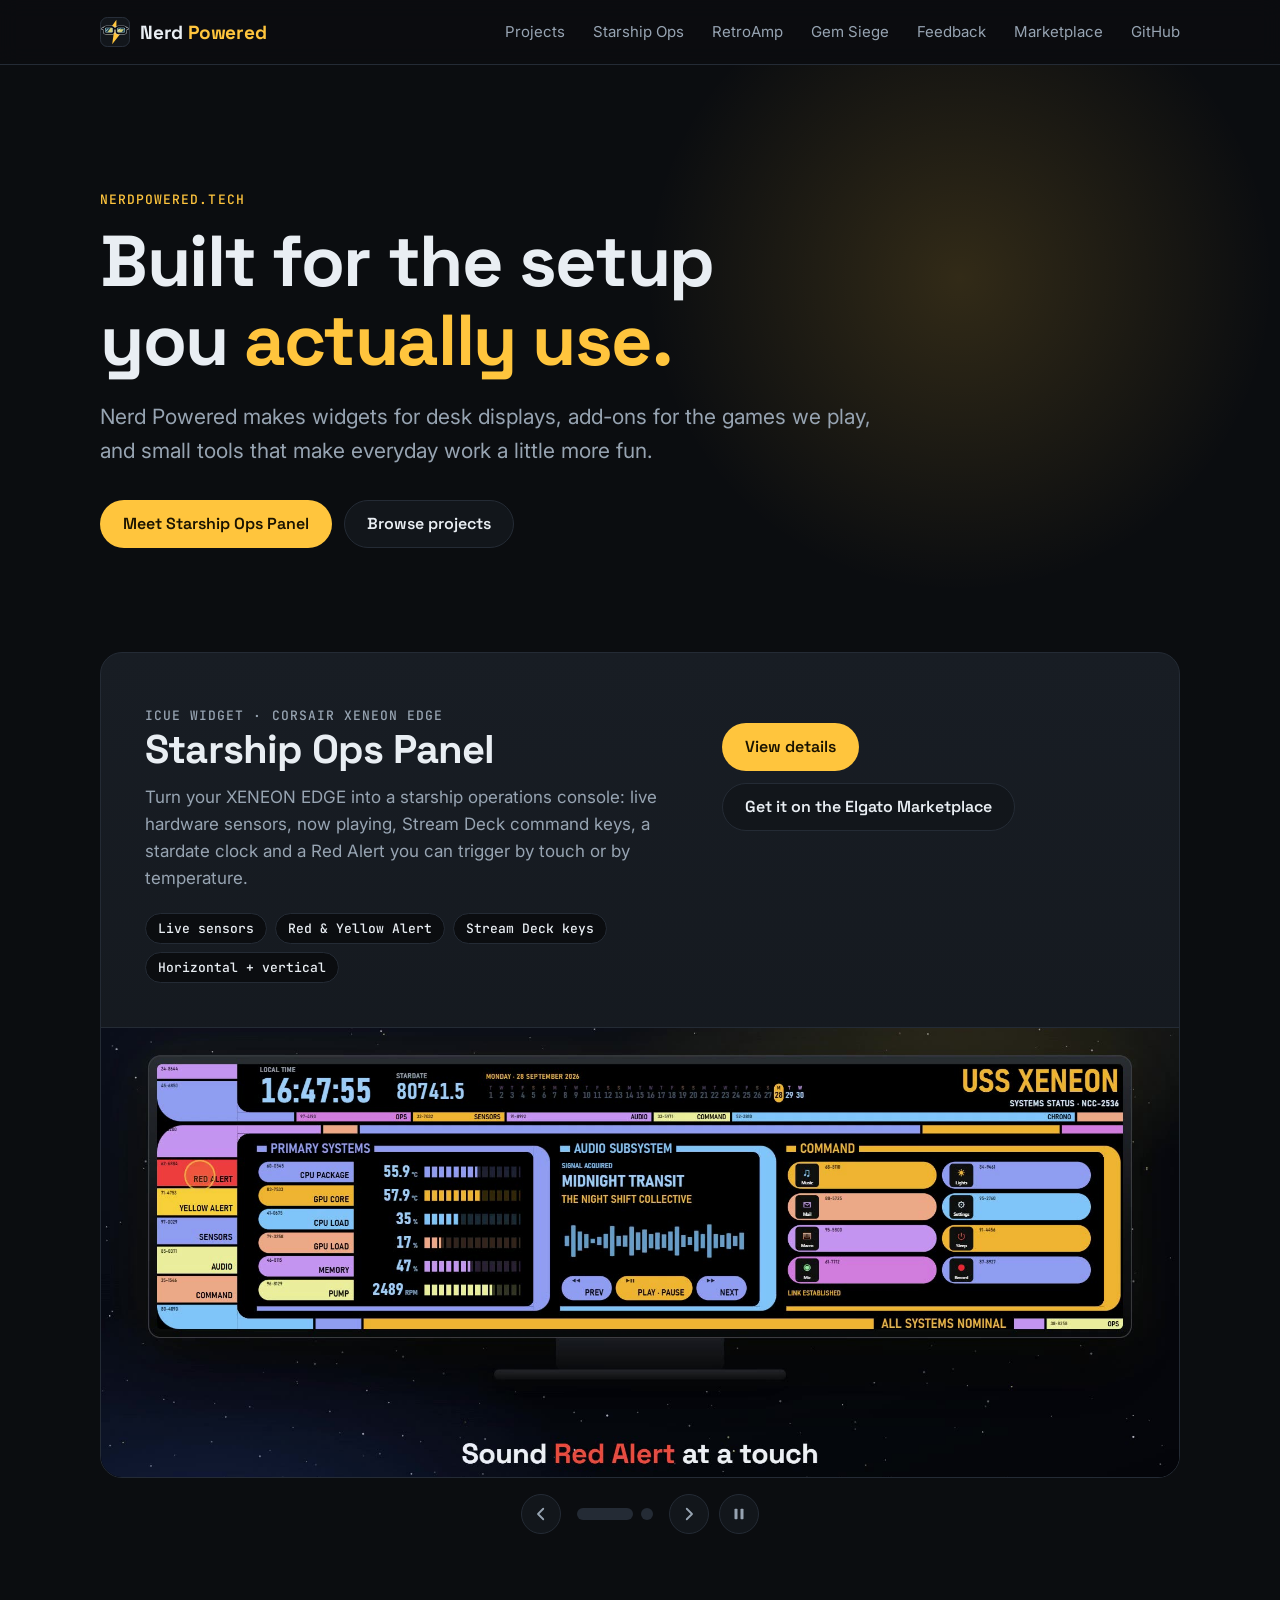
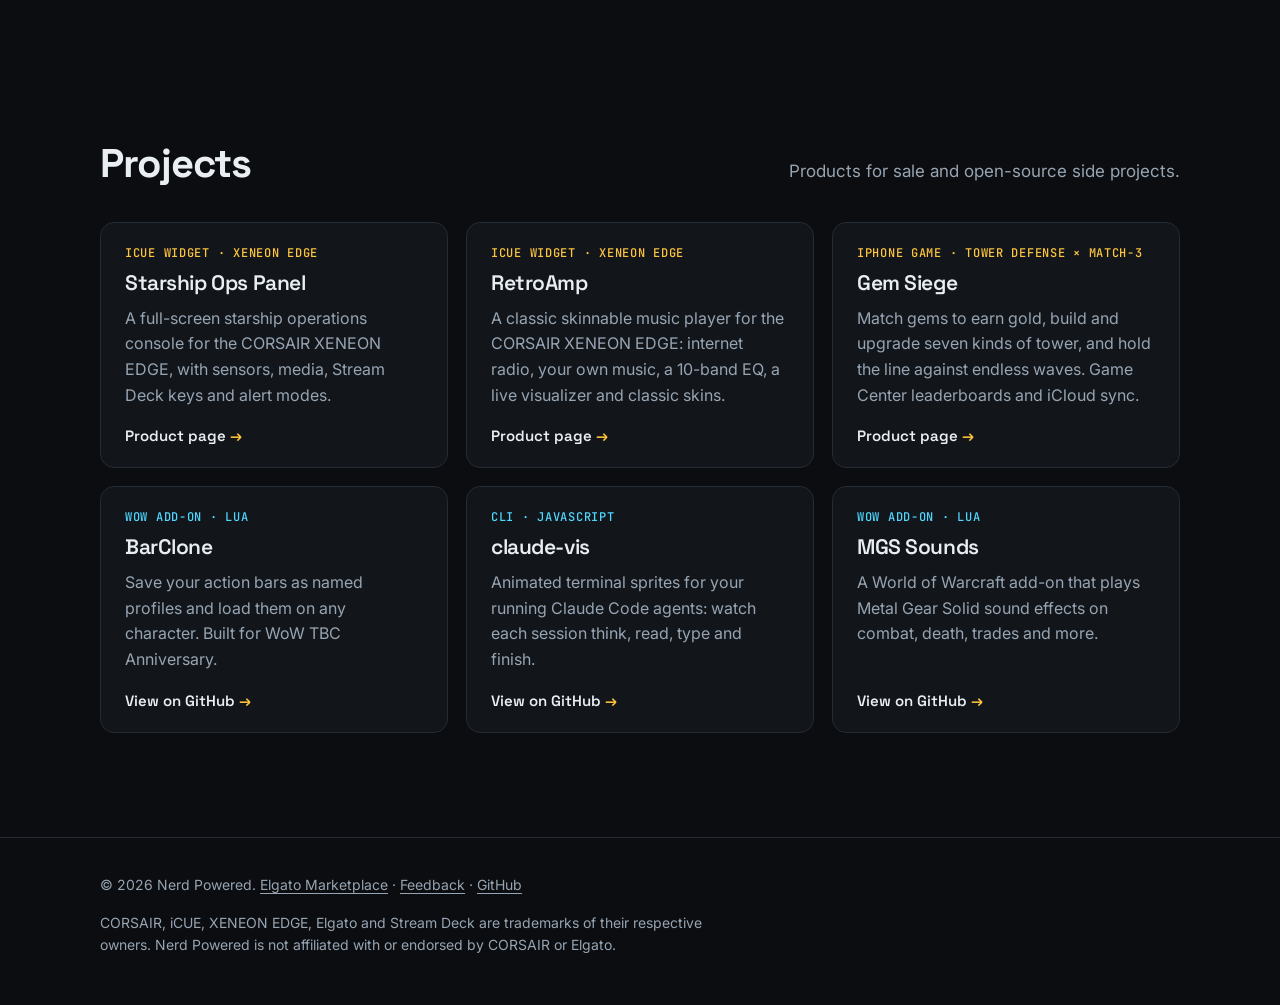
==== index.html @ f7d01580 "Add Gem Siege product, support and privacy policy pages Co-Authored-By: Claude Fable 5.1 <noreply@an" ====
<!doctype html>
<html lang="en">
<head>
	<meta charset="utf-8">
	<meta name="viewport" content="width=device-width, initial-scale=1">
	<title>Nerd Powered: widgets, add-ons and tools for your setup</title>
	<meta name="description" content="Nerd Powered builds desk-setup widgets, game add-ons and developer tools, including Starship Ops Panel and RetroAmp for the CORSAIR XENEON EDGE.">
	<link rel="canonical" href="https://nerdpowered.tech/">
	<link rel="icon" href="/assets/img/favicon.svg" type="image/svg+xml">
	<meta property="og:type" content="website">
	<meta property="og:site_name" content="Nerd Powered">
	<meta property="og:title" content="Nerd Powered">
	<meta property="og:description" content="Desk-setup widgets, game add-ons and developer tools.">
	<meta property="og:url" content="https://nerdpowered.tech/">
	<meta property="og:image" content="https://nerdpowered.tech/assets/img/og.png">
	<meta name="twitter:card" content="summary_large_image">
	<link rel="preconnect" href="https://fonts.googleapis.com">
	<link rel="preconnect" href="https://fonts.gstatic.com" crossorigin>
	<link href="https://fonts.googleapis.com/css2?family=Inter:wght@400;500;600&family=JetBrains+Mono:wght@500&family=Space+Grotesk:wght@500;600;700&display=swap" rel="stylesheet">
	<link rel="stylesheet" href="/assets/css/site.css?v=20261001c">
</head>
<body>
	<a class="skip-link" href="#main">Skip to content</a>

	<header class="site-header">
		<div class="wrap">
			<a class="brand" href="/" aria-label="Nerd Powered home">
				<img src="/assets/img/logo.svg" width="30" height="30" alt="">
				<span class="wordmark">Nerd <span>Powered</span></span>
			</a>
			<nav class="site-nav" aria-label="Main">
				<a class="nav-wide" href="#projects">Projects</a>
				<a href="/starship-ops/">Starship Ops</a>
				<a href="/retroamp/">RetroAmp</a>
				<a href="/gem-siege/">Gem Siege</a>
				<a class="nav-optional" href="/feedback/">Feedback</a>
				<a class="nav-optional" href="https://marketplace.elgato.com/@nerdpowered">Marketplace</a>
				<a class="nav-optional" href="https://github.com/turleynerd">GitHub</a>
			</nav>
		</div>
	</header>

	<main id="main">
		<section class="hero">
			<div class="wrap">
				<p class="eyebrow">nerdpowered.tech</p>
				<h1>Built for the setup<br>you <span class="accent">actually use.</span></h1>
				<p class="lede">Nerd Powered makes widgets for desk displays, add-ons for the games we play, and small tools that make everyday work a little more fun.</p>
				<div class="actions">
					<a class="btn btn-primary" href="/starship-ops/">Meet Starship Ops Panel</a>
					<a class="btn btn-ghost" href="#projects">Browse projects</a>
				</div>
			</div>
		</section>

		<section class="featured" aria-label="Featured widgets">
			<div class="wrap">
				<div class="carousel" id="featured-carousel" role="group" aria-roledescription="carousel" aria-label="Featured widgets">
					<div class="carousel-slides">
						<article class="feature-card slide is-active" role="group" aria-roledescription="slide" aria-label="1 of 2: Starship Ops Panel">
							<div class="copy">
								<div>
									<p class="eyebrow">iCUE widget · CORSAIR XENEON EDGE</p>
									<h2 id="featured-title">Starship Ops Panel</h2>
									<p>Turn your XENEON EDGE into a starship operations console: live hardware sensors, now playing, Stream Deck command keys, a stardate clock and a Red Alert you can trigger by touch or by temperature.</p>
									<ul class="chips" aria-label="Highlights">
										<li>Live sensors</li>
										<li>Red &amp; Yellow Alert</li>
										<li>Stream Deck keys</li>
										<li>Horizontal + vertical</li>
									</ul>
								</div>
								<div class="actions">
									<a class="btn btn-primary" href="/starship-ops/">View details</a>
									<a class="btn btn-ghost" href="https://marketplace.elgato.com/product/starship-ops-panel-eb4aa49d-fa7f-4e74-9cfb-0752255a216e">Get it on the Elgato Marketplace</a>
								</div>
							</div>
							<div class="shot">
								<video muted playsinline preload="none" width="1920" height="1080"
									poster="/assets/img/starship-ops/feature-poster.jpg"
									data-src="/assets/img/starship-ops/demo.mp4" data-start="8.4" data-end="17.3"
									aria-label="Starship Ops Panel demo: Red Alert by touch and by temperature."></video>
							</div>
						</article>
						<article class="feature-card slide theme-retroamp" role="group" aria-roledescription="slide" aria-label="2 of 2: RetroAmp" aria-hidden="true">
							<div class="copy">
								<div>
									<p class="eyebrow">iCUE widget · CORSAIR XENEON EDGE</p>
									<h2>RetroAmp</h2>
									<p>The classic desktop music player on your XENEON EDGE: internet radio, your own music, a real 10-band equalizer, a live visualizer and thousands of classic Winamp 2 skins.</p>
									<ul class="chips" aria-label="Highlights">
										<li>Internet radio</li>
										<li>Your own music</li>
										<li>10-band EQ</li>
										<li>Classic skins</li>
									</ul>
								</div>
								<div class="actions">
									<a class="btn btn-primary" href="/retroamp/">View details</a>
									<a class="btn btn-ghost" href="https://marketplace.elgato.com/product/retroamp-184c20a8-0c1a-46a4-996f-77e4d6547e45">Get it on the Elgato Marketplace</a>
								</div>
							</div>
							<div class="shot">
								<video muted playsinline preload="none" width="1920" height="1080"
									poster="/assets/img/retroamp/feature-poster.jpg"
									data-src="/assets/img/retroamp/demo.mp4" data-start="0.3" data-end="9"
									aria-label="RetroAmp demo: internet radio with a live visualizer and equalizer presets."></video>
							</div>
						</article>
					</div>
					<div class="carousel-controls">
						<button class="carousel-btn carousel-prev" type="button" aria-label="Previous widget"><svg viewBox="0 0 24 24" fill="none" stroke="currentColor" stroke-width="2.4" stroke-linecap="round" stroke-linejoin="round" aria-hidden="true"><path d="M15 5l-7 7 7 7"/></svg></button>
						<div class="carousel-dots">
							<button class="carousel-dot" type="button" aria-label="Show Starship Ops Panel" aria-current="true"></button>
							<button class="carousel-dot" type="button" aria-label="Show RetroAmp"></button>
						</div>
						<button class="carousel-btn carousel-next" type="button" aria-label="Next widget"><svg viewBox="0 0 24 24" fill="none" stroke="currentColor" stroke-width="2.4" stroke-linecap="round" stroke-linejoin="round" aria-hidden="true"><path d="M9 5l7 7-7 7"/></svg></button>
						<button class="carousel-btn carousel-toggle" type="button" aria-pressed="false" aria-label="Pause the slideshow"><svg class="icon-pause" viewBox="0 0 24 24" fill="currentColor" aria-hidden="true"><rect x="6" y="5" width="4" height="14" rx="1"/><rect x="14" y="5" width="4" height="14" rx="1"/></svg><svg class="icon-play" viewBox="0 0 24 24" fill="currentColor" aria-hidden="true"><path d="M8 5v14l11-7z"/></svg></button>
					</div>
				</div>
			</div>
		</section>

		<section id="projects" aria-labelledby="projects-title">
			<div class="wrap">
				<div class="section-head">
					<h2 id="projects-title">Projects</h2>
					<p>Products for sale and open-source side projects.</p>
				</div>
				<div class="grid">
					<a class="card product" href="/starship-ops/">
						<span class="tag">iCUE widget · XENEON EDGE</span>
						<h3>Starship Ops Panel</h3>
						<p>A full-screen starship operations console for the CORSAIR XENEON EDGE, with sensors, media, Stream Deck keys and alert modes.</p>
						<span class="more">Product page</span>
					</a>
					<a class="card product" href="/retroamp/">
						<span class="tag">iCUE widget · XENEON EDGE</span>
						<h3>RetroAmp</h3>
						<p>A classic skinnable music player for the CORSAIR XENEON EDGE: internet radio, your own music, a 10-band EQ, a live visualizer and classic skins.</p>
						<span class="more">Product page</span>
					</a>
					<a class="card product" href="/gem-siege/">
					<span class="tag">iPhone game · tower defense × match-3</span>
					<h3>Gem Siege</h3>
					<p>Match gems to earn gold, build and upgrade seven kinds of tower, and hold the line against endless waves. Game Center leaderboards and iCloud sync.</p>
					<span class="more">Product page</span>
				</a>
				<a class="card" href="https://github.com/turleynerd/BarClone">
						<span class="tag">WoW add-on · Lua</span>
						<h3>BarClone</h3>
						<p>Save your action bars as named profiles and load them on any character. Built for WoW TBC Anniversary.</p>
						<span class="more">View on GitHub</span>
					</a>
					<a class="card" href="https://github.com/turleynerd/claude-vis">
						<span class="tag">CLI · JavaScript</span>
						<h3>claude-vis</h3>
						<p>Animated terminal sprites for your running Claude Code agents: watch each session think, read, type and finish.</p>
						<span class="more">View on GitHub</span>
					</a>
					<a class="card" href="https://github.com/turleynerd/Metal-Gear-Solid-Sounds">
						<span class="tag">WoW add-on · Lua</span>
						<h3>MGS Sounds</h3>
						<p>A World of Warcraft add-on that plays Metal Gear Solid sound effects on combat, death, trades and more.</p>
						<span class="more">View on GitHub</span>
					</a>
				</div>
			</div>
		</section>
	</main>

	<footer class="site-footer">
		<div class="wrap">
			<p>© 2026 Nerd Powered. <a href="https://marketplace.elgato.com/@nerdpowered">Elgato Marketplace</a> · <a href="/feedback/">Feedback</a> · <a href="https://github.com/turleynerd">GitHub</a></p>
			<p>CORSAIR, iCUE, XENEON EDGE, Elgato and Stream Deck are trademarks of their respective owners. Nerd Powered is not affiliated with or endorsed by CORSAIR or Elgato.</p>
		</div>
	</footer>
	<script src="/assets/js/carousel.js?v=20261001a" defer></script>
</body>
</html>
---- assets/css/site.css ----
/* nerdpowered.tech — dark maker/tech theme */

:root {
	color-scheme: dark;

	--bg: #0b0d10;
	--surface: #12161b;
	--surface-2: #181d24;
	--border: #242b35;
	--text: #e9eef3;
	--muted: #97a4b2;
	--accent: #ffc53d;
	--accent-ink: #1a1300;
	--accent-2: #4fd8ff;
	--danger: #ff5a3c;

	--radius: 14px;
	--radius-lg: 22px;
	--max: 1160px;
	--gutter: clamp(16px, 4vw, 40px);

	--font-display: "Space Grotesk", system-ui, sans-serif;
	--font-body: "Inter", system-ui, sans-serif;
	--font-mono: "JetBrains Mono", ui-monospace, monospace;
}

*,
*::before,
*::after {
	box-sizing: border-box;
}

html {
	scroll-behavior: smooth;
}

body {
	margin: 0;
	background: var(--bg);
	color: var(--text);
	font: 400 17px/1.6 var(--font-body);
	-webkit-font-smoothing: antialiased;
}

img,
video {
	max-width: 100%;
	height: auto;
	display: block;
}

a {
	color: var(--accent-2);
	text-decoration-thickness: 1px;
	text-underline-offset: 3px;
}

a:hover {
	color: var(--text);
}

:focus-visible {
	outline: 2px solid var(--accent);
	outline-offset: 3px;
	border-radius: 6px;
}

.wrap {
	width: 100%;
	max-width: var(--max);
	margin: 0 auto;
	padding: 0 var(--gutter);
}

.skip-link {
	position: absolute;
	left: -999px;
	top: 8px;
	background: var(--accent);
	color: var(--accent-ink);
	padding: 8px 14px;
	border-radius: 8px;
	z-index: 10;
}

.skip-link:focus {
	left: 8px;
}

/* ---------- header ---------- */
.site-header {
	position: sticky;
	top: 0;
	z-index: 5;
	background: rgba(11, 13, 16, 0.82);
	backdrop-filter: blur(10px);
	-webkit-backdrop-filter: blur(10px);
	border-bottom: 1px solid var(--border);
}

.site-header .wrap {
	display: flex;
	align-items: center;
	justify-content: space-between;
	gap: 16px;
	min-height: 64px;
}

.brand {
	display: inline-flex;
	align-items: center;
	gap: 10px;
	color: var(--text);
	text-decoration: none;
	font: 700 19px/1 var(--font-display);
	letter-spacing: -0.01em;
}

.brand img {
	width: 30px;
	height: 30px;
	flex: none;
}

.brand .wordmark span {
	color: var(--accent);
}

.site-nav {
	display: flex;
	gap: clamp(12px, 3vw, 28px);
	font-size: 15px;
}

.site-nav a {
	color: var(--muted);
	text-decoration: none;
}

.site-nav a:hover,
.site-nav a[aria-current="page"] {
	color: var(--text);
}

@media (max-width: 560px) {
	.site-nav .nav-optional {
		display: none;
	}
}

/* Keep the header on one line on phones: labels never wrap, and the Projects link (the logo
   also goes home) drops out on the narrowest screens. */
.brand .wordmark,
.site-nav a {
	white-space: nowrap;
}

@media (max-width: 440px) {
	.site-nav .nav-wide {
		display: none;
	}
}

/* ---------- type ---------- */
h1,
h2,
h3 {
	font-family: var(--font-display);
	letter-spacing: -0.02em;
	line-height: 1.1;
	margin: 0;
}

h1 {
	font-size: clamp(38px, 6.4vw, 72px);
	font-weight: 700;
}

h2 {
	font-size: clamp(28px, 3.6vw, 40px);
	font-weight: 700;
}

h3 {
	font-size: 21px;
	font-weight: 600;
}

.eyebrow {
	display: inline-block;
	font: 500 13px/1 var(--font-mono);
	letter-spacing: 0.08em;
	text-transform: uppercase;
	color: var(--accent);
	margin: 0 0 16px;
}

.lede {
	font-size: clamp(18px, 2vw, 21px);
	color: var(--muted);
	max-width: 62ch;
	margin: 20px 0 0;
}

.accent {
	color: var(--accent);
}

/* ---------- buttons ---------- */
.actions {
	display: flex;
	flex-wrap: wrap;
	gap: 12px;
	margin-top: 32px;
}

.btn {
	display: inline-flex;
	align-items: center;
	gap: 10px;
	min-height: 48px;
	padding: 10px 22px;
	border-radius: 999px;
	font: 600 16px/1.25 var(--font-display);
	text-align: center;
	text-decoration: none;
	border: 1px solid transparent;
	transition: transform 0.15s ease, background 0.15s ease, border-color 0.15s ease;
}

.btn:hover {
	transform: translateY(-1px);
}

.btn-primary {
	background: var(--accent);
	color: var(--accent-ink);
}

.btn-primary:hover {
	color: var(--accent-ink);
	background: #ffd46a;
}

.btn-ghost {
	color: var(--text);
	border-color: var(--border);
	background: var(--surface);
}

.btn-ghost:hover {
	border-color: #3a4452;
	color: var(--text);
}

.btn[aria-disabled="true"] {
	background: var(--surface-2);
	color: var(--muted);
	border-color: var(--border);
	cursor: default;
	transform: none;
}

.btn svg {
	width: 18px;
	height: 18px;
	flex: none;
}

/* ---------- sections ---------- */
section {
	padding: clamp(56px, 9vw, 104px) 0;
}

.section-head {
	display: flex;
	flex-wrap: wrap;
	align-items: end;
	justify-content: space-between;
	gap: 12px 24px;
	margin-bottom: 36px;
}

.section-head p {
	color: var(--muted);
	margin: 0;
	max-width: 52ch;
}

/* ---------- hero ---------- */
.hero {
	position: relative;
	overflow: hidden;
	padding-top: clamp(64px, 10vw, 120px);
}

.hero::before {
	content: "";
	position: absolute;
	inset: -40% -10% auto auto;
	width: 70vw;
	height: 70vw;
	max-width: 900px;
	max-height: 900px;
	background: radial-gradient(closest-side, rgba(255, 197, 61, 0.16), transparent 70%);
	pointer-events: none;
}

.hero .wrap {
	position: relative;
}

/* ---------- featured product ---------- */
.featured {
	padding-top: 0;
}

.feature-card {
	background: linear-gradient(180deg, var(--surface-2), var(--surface));
	border: 1px solid var(--border);
	border-radius: var(--radius-lg);
	overflow: hidden;
}

.feature-card .copy {
	padding: clamp(24px, 4vw, 44px);
	display: grid;
	gap: 12px 40px;
	grid-template-columns: 1fr;
}

@media (min-width: 900px) {
	.feature-card .copy {
		grid-template-columns: 1.3fr 1fr;
		align-items: end;
	}
}

.feature-card p {
	color: var(--muted);
	margin: 12px 0 0;
}

.chips {
	display: flex;
	flex-wrap: wrap;
	gap: 8px;
	margin: 20px 0 0;
	padding: 0;
	list-style: none;
}

.chips li {
	font: 500 13px/1 var(--font-mono);
	color: var(--text);
	background: var(--bg);
	border: 1px solid var(--border);
	border-radius: 999px;
	padding: 8px 12px;
}

.shot {
	background: #000;
	border-top: 1px solid var(--border);
}

.shot img {
	width: 100%;
	height: auto;
}

.shot video {
	display: block;
	width: 100%;
	height: auto;
	background: #000;
}

/* ---------- featured carousel (assets/js/carousel.js) ---------- */
/* Slides share one grid cell and cross-fade; the tallest slide sets the height. */
.carousel-slides {
	display: grid;
}

/* Slides differ in text length: let the copy stretch so every video sits at the card bottom. */
.carousel .slide {
	display: flex;
	flex-direction: column;
	grid-area: 1 / 1;
	opacity: 0;
	visibility: hidden;
	transition: opacity 0.6s ease, visibility 0s linear 0.6s;
}

/* Every slide lays its header out the same way: text from the top-left, buttons level with the
   title, so nothing jumps when slides change. Spare height (shorter text) falls below the text. */
.carousel .slide .copy {
	flex: 1;
	align-content: start;
	align-items: start;
}

@media (min-width: 900px) {
	.carousel .slide .copy .actions {
		margin-top: 26px;
	}
}

/* One column (phones): buttons sit at the bottom of the text area on every slide. */
@media (max-width: 899px) {
	.carousel .slide .copy {
		grid-template-rows: 1fr auto;
	}
}

/* The demo videos are 16:9 scenes with a title header on top; the card already has the title, so
   show only the device and its caption (rows 200-1000 of 1080). */
.carousel .shot video {
	aspect-ratio: 1920 / 800;
	object-fit: cover;
	object-position: 50% 71.5%;
}

.carousel .slide.is-active {
	opacity: 1;
	visibility: visible;
	transition: opacity 0.6s ease;
}

.carousel-controls {
	display: flex;
	align-items: center;
	justify-content: center;
	gap: 10px;
	margin-top: 16px;
}

.carousel-btn {
	width: 40px;
	height: 40px;
	display: grid;
	place-items: center;
	border-radius: 999px;
	border: 1px solid var(--border);
	background: var(--surface);
	color: var(--muted);
	cursor: pointer;
	transition: color 0.15s ease, border-color 0.15s ease;
}

.carousel-btn:hover {
	color: var(--text);
	border-color: #3a4452;
}

.carousel-btn svg {
	width: 18px;
	height: 18px;
}

.carousel-toggle .icon-play,
.carousel-toggle.is-paused .icon-pause {
	display: none;
}

.carousel-toggle.is-paused .icon-play {
	display: block;
}

.carousel-dots {
	display: flex;
	align-items: center;
	gap: 8px;
	padding: 0 6px;
}

/* Dots: the current one is a pill that fills as its clip plays (--p from carousel.js). */
.carousel-dot {
	--p: 0;
	position: relative;
	width: 12px;
	height: 12px;
	padding: 0;
	border: 0;
	border-radius: 999px;
	background: var(--border);
	cursor: pointer;
	overflow: hidden;
	transition: width 0.3s ease, background 0.15s ease;
}

.carousel-dot:hover {
	background: #3a4452;
}

.carousel-dot[aria-current="true"] {
	width: 56px;
}

.carousel-dot[aria-current="true"]::after {
	content: "";
	position: absolute;
	inset: 0;
	background: var(--accent);
	transform-origin: left center;
	transform: scaleX(var(--p));
}

.carousel-btn:focus-visible,
.carousel-dot:focus-visible {
	outline: 2px solid var(--accent);
	outline-offset: 3px;
}

@media (prefers-reduced-motion: reduce) {
	.carousel .slide,
	.carousel .slide.is-active {
		transition: none;
	}
}

/* ---------- project grid ---------- */
.grid {
	display: grid;
	gap: 18px;
	grid-template-columns: repeat(auto-fill, minmax(min(100%, 320px), 1fr));
}

.card {
	display: flex;
	flex-direction: column;
	gap: 12px;
	background: var(--surface);
	border: 1px solid var(--border);
	border-radius: var(--radius);
	padding: 24px;
	color: var(--text);
	text-decoration: none;
	transition: border-color 0.15s ease, transform 0.15s ease;
}

a.card:hover {
	border-color: #3a4452;
	transform: translateY(-2px);
	color: var(--text);
}

.card .tag {
	font: 500 12px/1 var(--font-mono);
	letter-spacing: 0.06em;
	text-transform: uppercase;
	color: var(--accent-2);
}

.card.product .tag {
	color: var(--accent);
}

.card p {
	margin: 0;
	color: var(--muted);
	font-size: 16px;
}

.card .more {
	margin-top: auto;
	padding-top: 8px;
	font: 600 15px/1 var(--font-display);
	color: var(--text);
}

.card .more::after {
	content: " →";
	color: var(--accent);
}

/* ---------- product page ---------- */
.product-hero {
	padding-bottom: 40px;
}

.product-hero .meta {
	margin: 16px 0 0;
	color: var(--muted);
	font-size: 15px;
}

.frame video {
	display: block;
	width: 100%;
	height: auto;
}

.shots {
	display: grid;
	gap: 18px;
	grid-template-columns: repeat(auto-fill, minmax(min(100%, 480px), 1fr));
}

.shots .frame {
	margin: 0;
}

/* an odd image out spans the full row */
.shots .frame:last-child:nth-child(odd) {
	grid-column: 1 / -1;
}

.frame {
	border: 1px solid var(--border);
	border-radius: var(--radius-lg);
	overflow: hidden;
	background: #000;
}

.features {
	display: grid;
	gap: 18px;
	grid-template-columns: repeat(auto-fill, minmax(min(100%, 300px), 1fr));
}

.feature {
	background: var(--surface);
	border: 1px solid var(--border);
	border-radius: var(--radius);
	padding: 24px;
}

.feature .icon {
	width: 40px;
	height: 40px;
	border-radius: 10px;
	display: grid;
	place-items: center;
	background: rgba(255, 197, 61, 0.12);
	color: var(--accent);
	margin-bottom: 14px;
}

.feature .icon svg {
	width: 22px;
	height: 22px;
}

.feature.alert .icon {
	background: rgba(255, 90, 60, 0.14);
	color: var(--danger);
}

.feature p {
	margin: 8px 0 0;
	color: var(--muted);
	font-size: 16px;
}

.gallery {
	display: grid;
	gap: 18px;
	grid-template-columns: 1fr;
}

@media (min-width: 900px) {
	.gallery {
		grid-template-columns: 1fr 220px;
		align-items: start;
	}

	.gallery .wide {
		display: grid;
		gap: 18px;
	}
}

figure {
	margin: 0;
}

figcaption {
	margin-top: 10px;
	color: var(--muted);
	font-size: 14px;
}

.gallery .tall img {
	max-height: 760px;
	width: auto;
	margin: 0 auto;
}

.specs {
	display: grid;
	gap: 18px 48px;
	grid-template-columns: 1fr;
}

@media (min-width: 900px) {
	.specs {
		grid-template-columns: 1fr 1fr;
	}
}

.specs ul {
	margin: 16px 0 0;
	padding-left: 20px;
	color: var(--muted);
}

.specs li + li {
	margin-top: 8px;
}

.specs strong {
	color: var(--text);
	font-weight: 600;
}

.cta-band {
	background: var(--surface);
	border: 1px solid var(--border);
	border-radius: var(--radius-lg);
	padding: clamp(28px, 5vw, 56px);
	text-align: center;
}

.cta-band .actions {
	justify-content: center;
}

/* ---------- feedback (giscus) ---------- */
.comments {
	max-width: 860px;
	min-height: 320px;
}

.hero .meta {
	margin: 18px 0 0;
	color: var(--muted);
	font-size: 15px;
}

.feedback-thread {
	padding-top: 0;
}

/* private feedback form (Google Forms backend) */
.private-form {
	max-width: 860px;
	background: var(--surface);
	border: 1px solid var(--border);
	border-radius: var(--radius);
	padding: clamp(20px, 3vw, 32px);
	display: grid;
	gap: 16px;
}

.private-form h3,
.comments-title {
	font-size: 22px;
}

.form-note {
	margin: -8px 0 0;
	color: var(--muted);
	font-size: 15px;
}

.comments-title {
	margin: 48px 0 16px;
}

.comments-title + .form-note {
	margin: -8px 0 16px;
}

.field {
	display: grid;
	gap: 8px;
	font: 500 15px/1.3 var(--font-body);
	color: var(--text);
}

.field-label em {
	font-style: normal;
	color: var(--muted);
	font-weight: 400;
}

.field input,
.field textarea {
	width: 100%;
	font: 400 16px/1.5 var(--font-body);
	color: var(--text);
	background: var(--bg);
	border: 1px solid var(--border);
	border-radius: 10px;
	padding: 12px 14px;
	resize: vertical;
}

.field input:focus,
.field textarea:focus {
	outline: 2px solid var(--accent);
	outline-offset: 1px;
	border-color: transparent;
}

.form-row {
	display: grid;
	gap: 16px;
	grid-template-columns: 1fr;
}

@media (min-width: 700px) {
	.form-row {
		grid-template-columns: 1fr 1fr;
	}
}

.hp {
	position: absolute;
	left: -9999px;
	width: 1px;
	height: 1px;
	overflow: hidden;
}

.form-actions {
	display: flex;
	flex-wrap: wrap;
	align-items: center;
	gap: 12px 20px;
}

.form-actions .btn {
	border: 0;
	cursor: pointer;
}

.form-actions .btn:disabled {
	opacity: 0.6;
	cursor: default;
	transform: none;
}

.form-status {
	margin: 0;
	font-size: 15px;
	color: var(--muted);
}

.form-status.ok {
	color: #7ee2a0;
}

.form-status.error {
	color: var(--danger);
}

/* ---------- footer ---------- */
.site-footer {
	border-top: 1px solid var(--border);
	padding: 36px 0 48px;
	color: var(--muted);
	font-size: 14px;
}

.site-footer .wrap {
	display: flex;
	flex-wrap: wrap;
	justify-content: space-between;
	gap: 16px 32px;
}

.site-footer p {
	margin: 0;
	max-width: 70ch;
}

.site-footer a {
	color: var(--muted);
}

/* Product theme: RetroAmp (teal / amber). Applied to <main> so the header and footer keep the brand yellow. */
.theme-retroamp {
	--accent: #3ce8d0;
	--accent-ink: #04201c;
	--accent-2: #ffb347;
}

.theme-retroamp .btn-primary:hover {
	background: #7af0e0;
}

.theme-retroamp .feature .icon {
	background: rgba(60, 232, 208, 0.12);
}

@media (prefers-reduced-motion: reduce) {
	html {
		scroll-behavior: auto;
	}

	.btn,
	.card {
		transition: none;
	}
}

/* Product theme: Gem Siege (magenta / gold). Applied to <main> so the header and footer keep the brand yellow. */
.theme-gemsiege {
	--accent: #ff5fd2;
	--accent-ink: #2a0522;
	--accent-2: #ffd34d;
}

.theme-gemsiege .btn-primary:hover {
	background: #ff8ee0;
}

.theme-gemsiege .feature .icon {
	background: rgba(255, 95, 210, 0.12);
}

.theme-gemsiege .legal {
	max-width: 48rem;
}

.theme-gemsiege .legal h2 {
	margin-top: 2.2rem;
	font-size: 1.35rem;
}

.theme-gemsiege .legal p,
.theme-gemsiege .legal li {
	color: var(--muted);
	line-height: 1.6;
}

.theme-gemsiege .legal li strong,
.theme-gemsiege .legal p strong {
	color: var(--text);
}
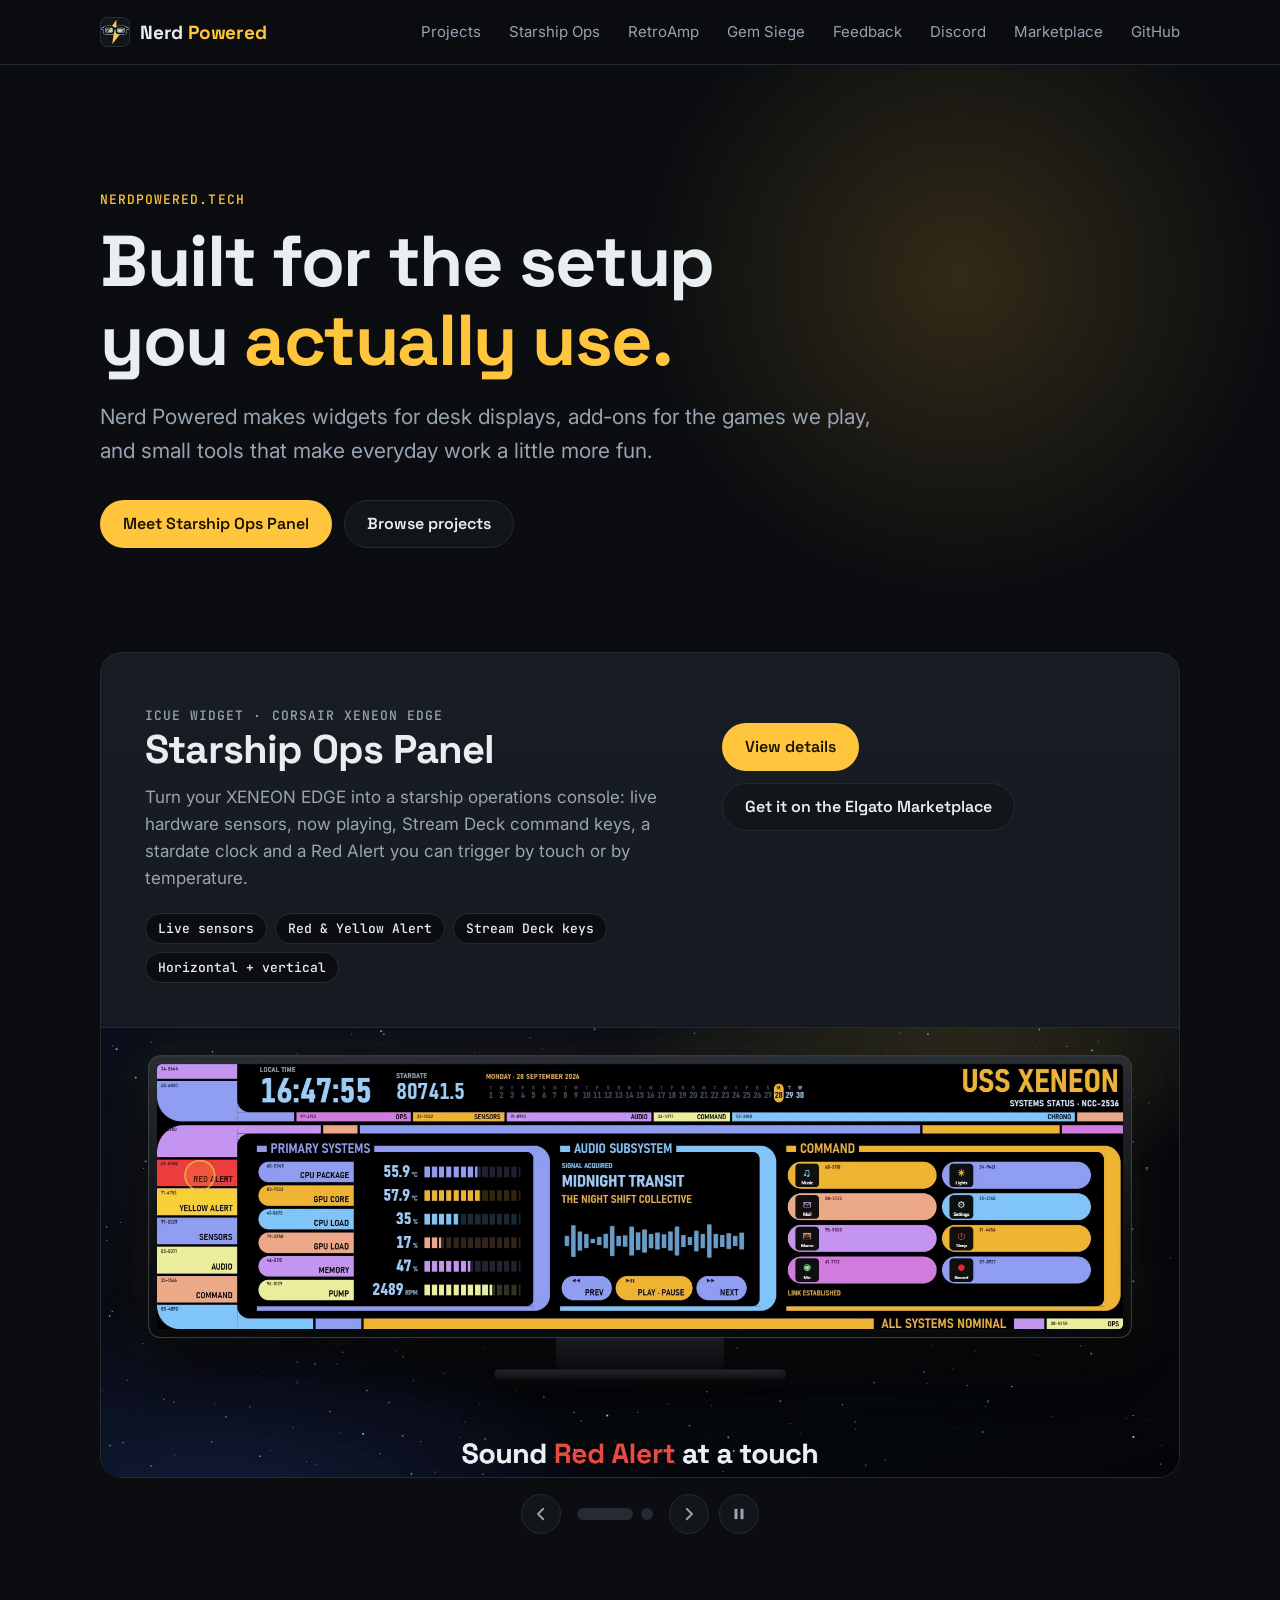
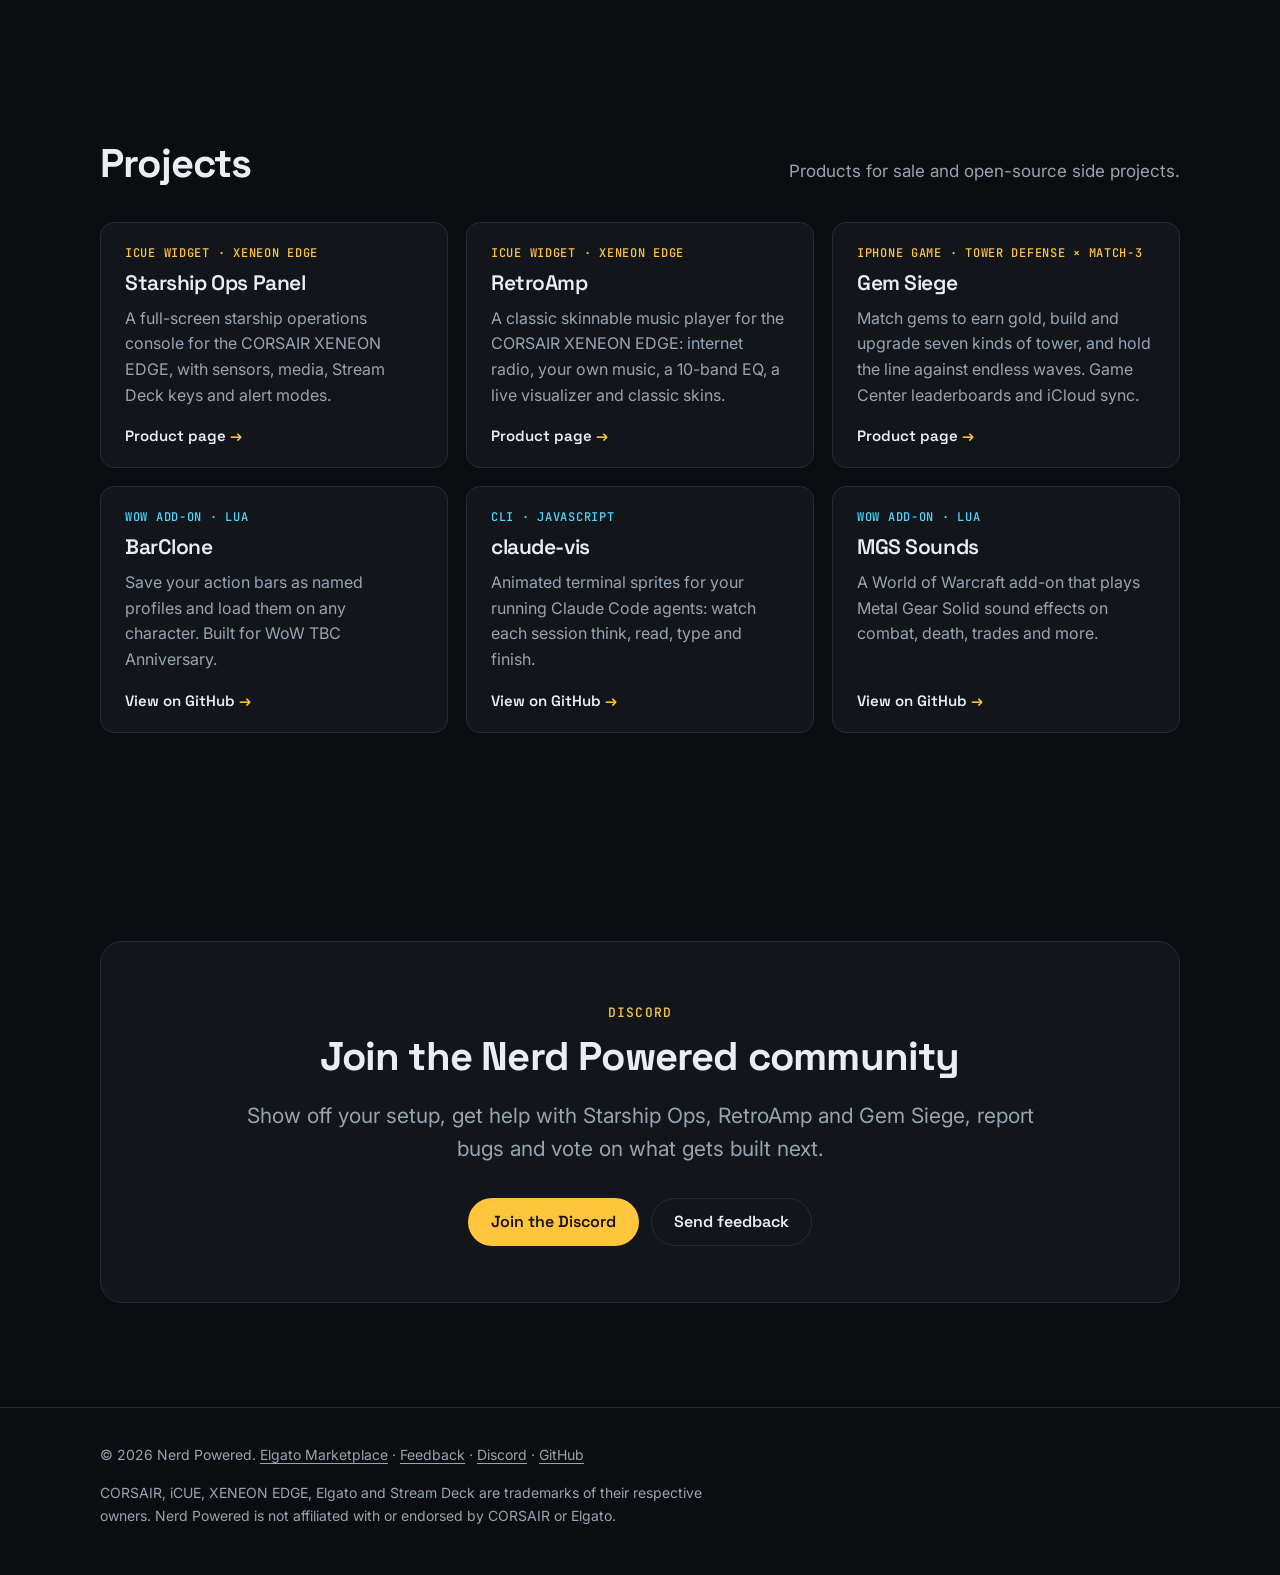
==== commit 6dae09b5: "Link the Discord community server across the site Add a permanent discord.gg invite to the header na" ====
--- a/index.html
+++ b/index.html
@@ -17,7 +17,7 @@
 	<link rel="preconnect" href="https://fonts.googleapis.com">
 	<link rel="preconnect" href="https://fonts.gstatic.com" crossorigin>
 	<link href="https://fonts.googleapis.com/css2?family=Inter:wght@400;500;600&family=JetBrains+Mono:wght@500&family=Space+Grotesk:wght@500;600;700&display=swap" rel="stylesheet">
-	<link rel="stylesheet" href="/assets/css/site.css?v=20261001c">
+	<link rel="stylesheet" href="/assets/css/site.css?v=20261008a">
 </head>
 <body>
 	<a class="skip-link" href="#main">Skip to content</a>
@@ -34,8 +34,9 @@
 				<a href="/retroamp/">RetroAmp</a>
 				<a href="/gem-siege/">Gem Siege</a>
 				<a class="nav-optional" href="/feedback/">Feedback</a>
-				<a class="nav-optional" href="https://marketplace.elgato.com/@nerdpowered">Marketplace</a>
-				<a class="nav-optional" href="https://github.com/turleynerd">GitHub</a>
+				<a class="nav-discord" href="https://discord.gg/NjRN9gG9D">Discord</a>
+				<a class="nav-ext" href="https://marketplace.elgato.com/@nerdpowered">Marketplace</a>
+				<a class="nav-ext" href="https://github.com/turleynerd">GitHub</a>
 			</nav>
 		</div>
 	</header>
@@ -167,11 +168,24 @@
 				</div>
 			</div>
 		</section>
+		<section id="community" aria-labelledby="community-title">
+			<div class="wrap">
+				<div class="cta-band">
+					<p class="eyebrow">Discord</p>
+					<h2 id="community-title">Join the Nerd Powered community</h2>
+					<p class="lede" style="margin-left:auto;margin-right:auto">Show off your setup, get help with Starship Ops, RetroAmp and Gem Siege, report bugs and vote on what gets built next.</p>
+					<div class="actions">
+						<a class="btn btn-primary" href="https://discord.gg/NjRN9gG9D">Join the Discord</a>
+						<a class="btn btn-ghost" href="/feedback/">Send feedback</a>
+					</div>
+				</div>
+			</div>
+		</section>
 	</main>
 
 	<footer class="site-footer">
 		<div class="wrap">
-			<p>© 2026 Nerd Powered. <a href="https://marketplace.elgato.com/@nerdpowered">Elgato Marketplace</a> · <a href="/feedback/">Feedback</a> · <a href="https://github.com/turleynerd">GitHub</a></p>
+			<p>© 2026 Nerd Powered. <a href="https://marketplace.elgato.com/@nerdpowered">Elgato Marketplace</a> · <a href="/feedback/">Feedback</a> · <a href="https://discord.gg/NjRN9gG9D">Discord</a> · <a href="https://github.com/turleynerd">GitHub</a></p>
 			<p>CORSAIR, iCUE, XENEON EDGE, Elgato and Stream Deck are trademarks of their respective owners. Nerd Powered is not affiliated with or endorsed by CORSAIR or Elgato.</p>
 		</div>
 	</footer>
--- a/assets/css/site.css
+++ b/assets/css/site.css
@@ -142,23 +142,48 @@
 	color: var(--text);
 }
 
-@media (max-width: 560px) {
+/* Keep the header on one line at every width: links drop out in order of priority as the
+   screen narrows (all of them are also in the footer), then the wordmark leaves the logo. */
+@media (max-width: 1040px) {
+	.site-nav .nav-ext {
+		display: none;
+	}
+}
+
+@media (max-width: 820px) {
 	.site-nav .nav-optional {
 		display: none;
 	}
 }
 
-/* Keep the header on one line on phones: labels never wrap, and the Projects link (the logo
-   also goes home) drops out on the narrowest screens. */
+@media (max-width: 700px) {
+	.site-nav .nav-discord {
+		display: none;
+	}
+}
+
+@media (max-width: 600px) {
+	.site-nav .nav-wide {
+		display: none;
+	}
+}
+
+@media (max-width: 500px) {
+	.brand .wordmark {
+		display: none;
+	}
+}
+
+@media (max-width: 360px) {
+	.site-nav {
+		font-size: 14px;
+	}
+}
+
+/* Labels in the header never wrap. */
 .brand .wordmark,
 .site-nav a {
 	white-space: nowrap;
-}
-
-@media (max-width: 440px) {
-	.site-nav .nav-wide {
-		display: none;
-	}
 }
 
 /* ---------- type ---------- */
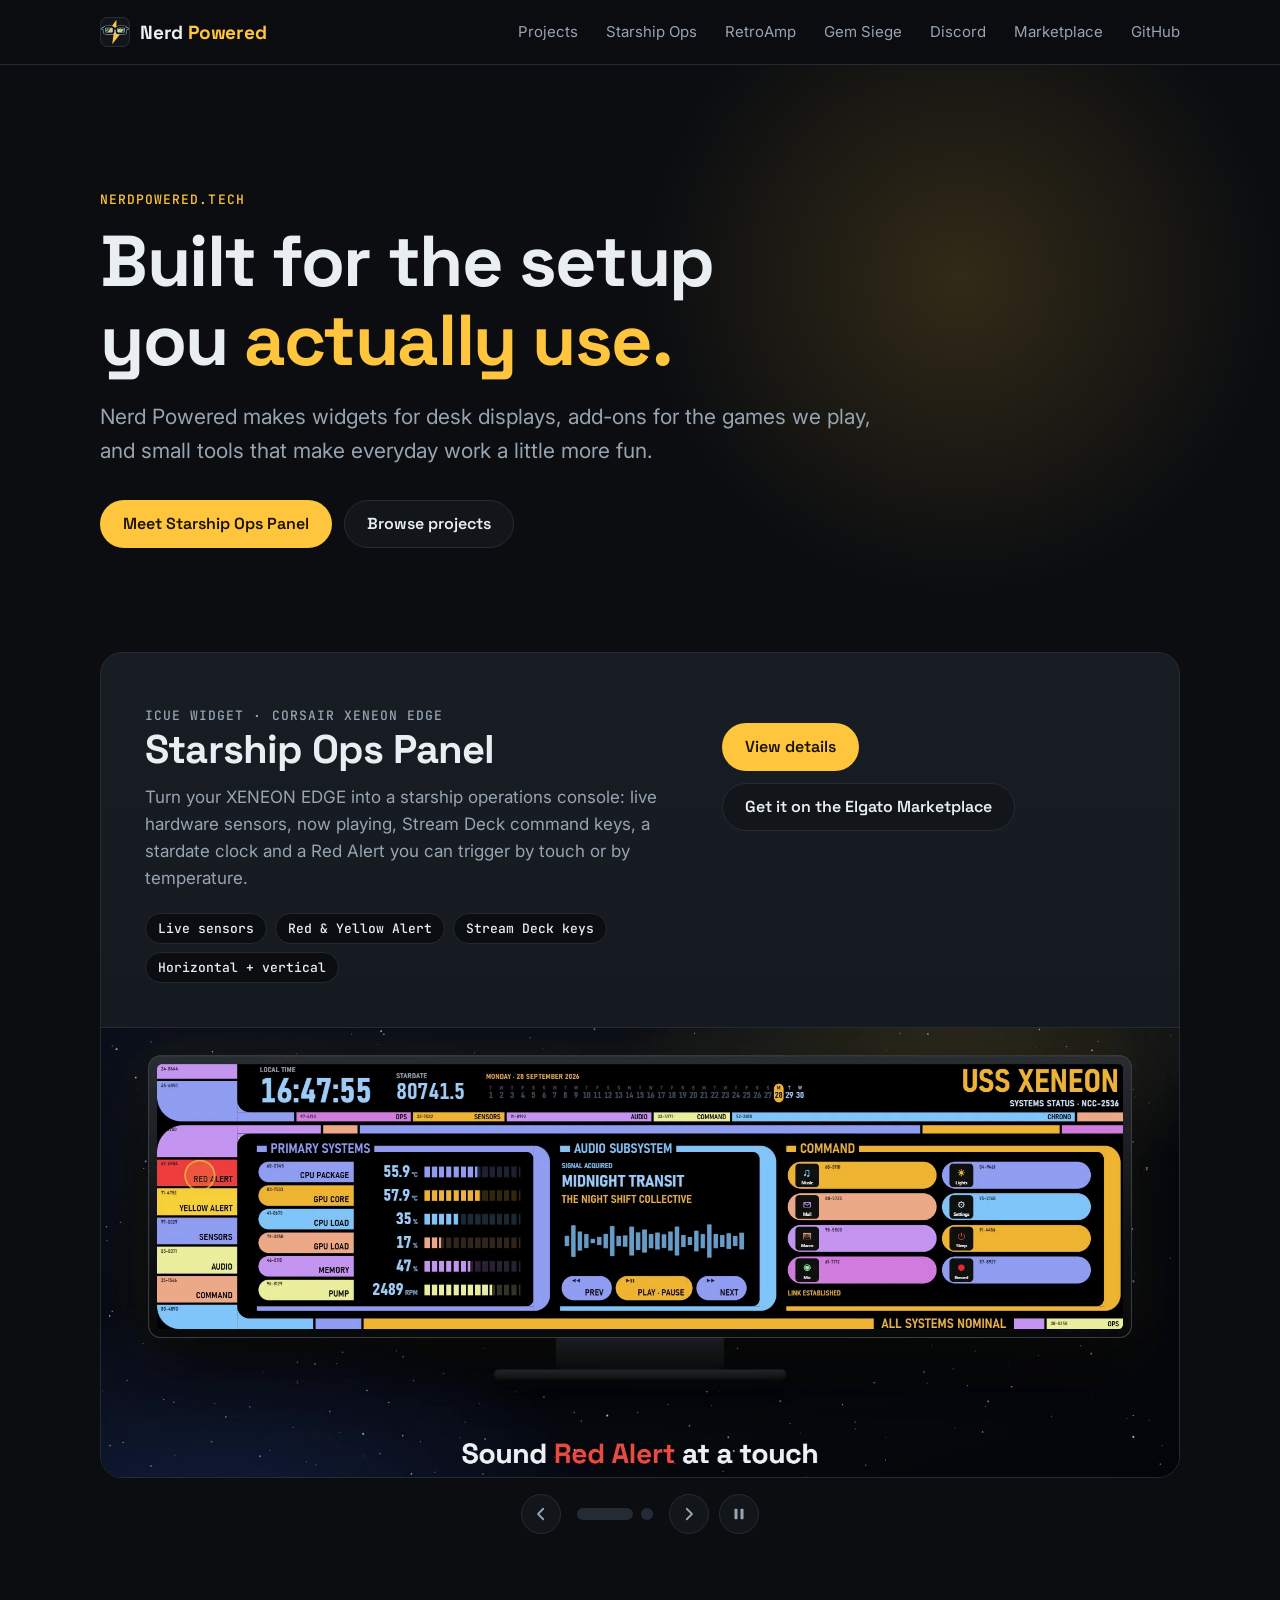
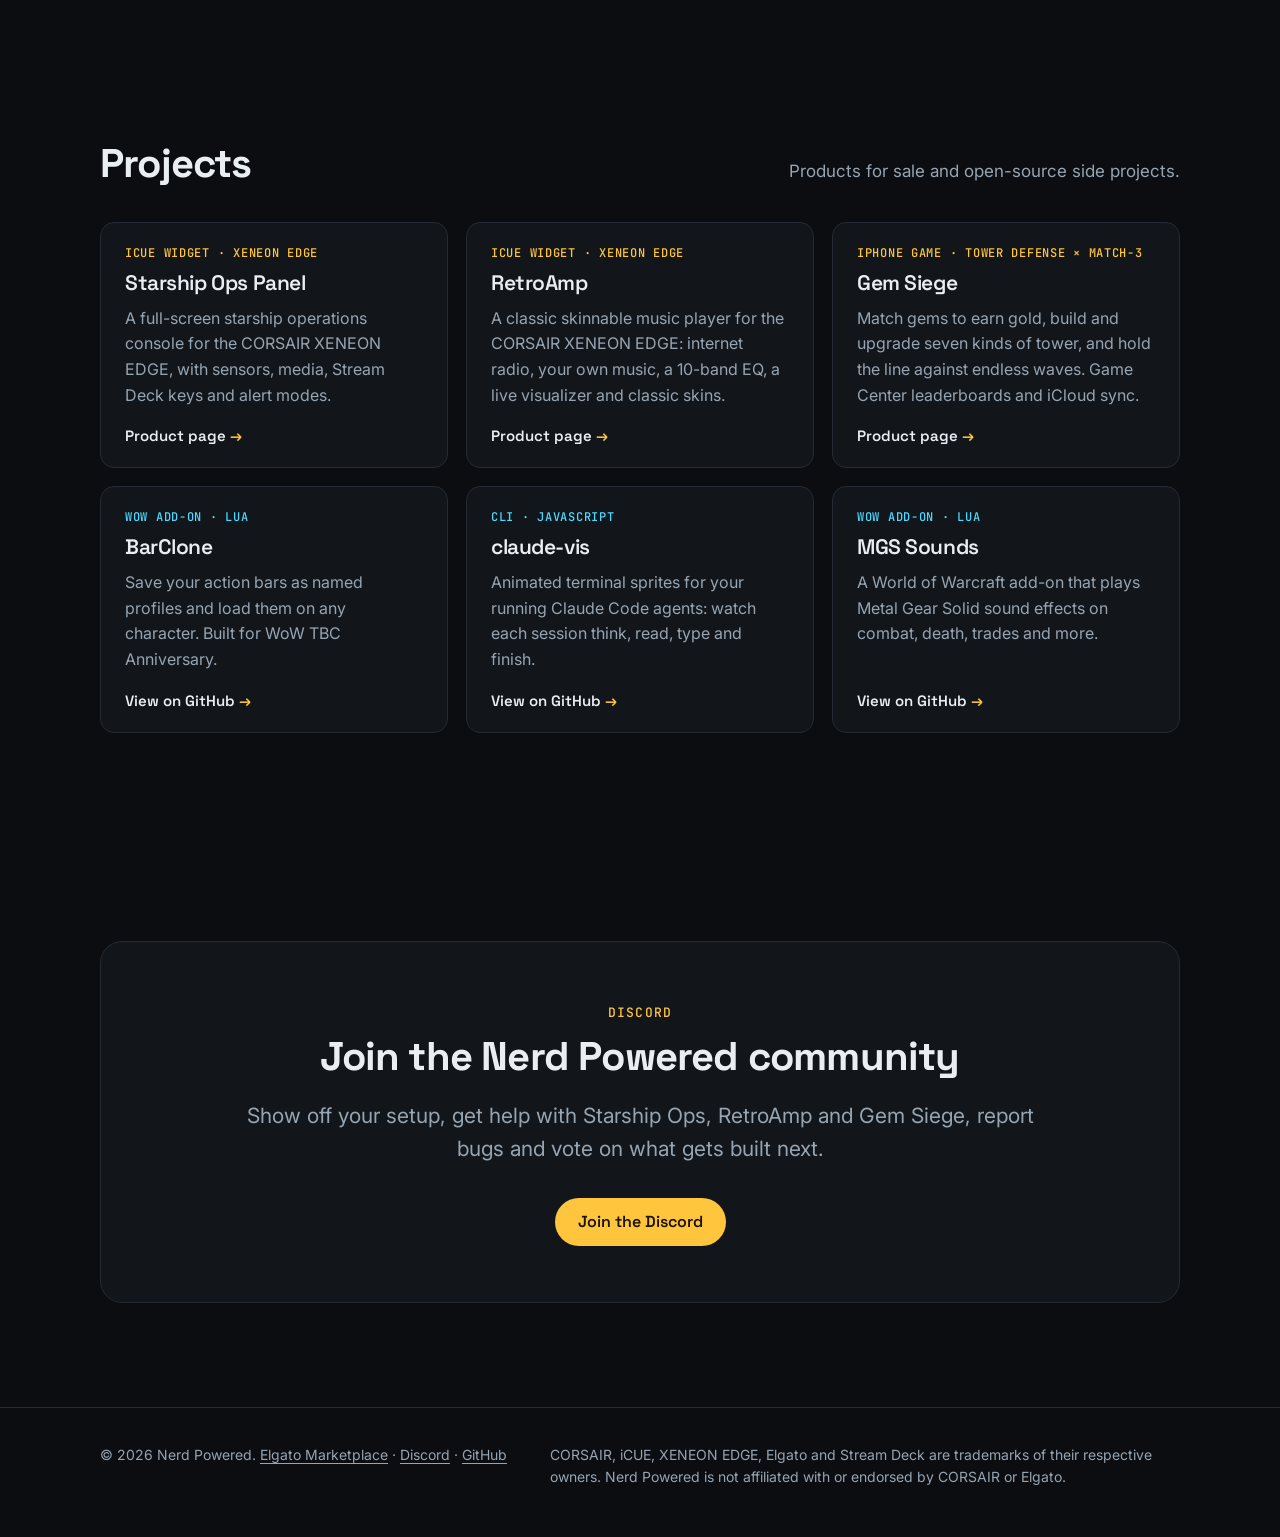
==== commit a09c14d1: "Make Discord the only feedback channel Remove the Google Forms private message form and the giscus t" ====
--- a/index.html
+++ b/index.html
@@ -17,7 +17,7 @@
 	<link rel="preconnect" href="https://fonts.googleapis.com">
 	<link rel="preconnect" href="https://fonts.gstatic.com" crossorigin>
 	<link href="https://fonts.googleapis.com/css2?family=Inter:wght@400;500;600&family=JetBrains+Mono:wght@500&family=Space+Grotesk:wght@500;600;700&display=swap" rel="stylesheet">
-	<link rel="stylesheet" href="/assets/css/site.css?v=20261008a">
+	<link rel="stylesheet" href="/assets/css/site.css?v=20261008b">
 </head>
 <body>
 	<a class="skip-link" href="#main">Skip to content</a>
@@ -33,7 +33,6 @@
 				<a href="/starship-ops/">Starship Ops</a>
 				<a href="/retroamp/">RetroAmp</a>
 				<a href="/gem-siege/">Gem Siege</a>
-				<a class="nav-optional" href="/feedback/">Feedback</a>
 				<a class="nav-discord" href="https://discord.gg/NjRN9gG9D">Discord</a>
 				<a class="nav-ext" href="https://marketplace.elgato.com/@nerdpowered">Marketplace</a>
 				<a class="nav-ext" href="https://github.com/turleynerd">GitHub</a>
@@ -176,7 +175,6 @@
 					<p class="lede" style="margin-left:auto;margin-right:auto">Show off your setup, get help with Starship Ops, RetroAmp and Gem Siege, report bugs and vote on what gets built next.</p>
 					<div class="actions">
 						<a class="btn btn-primary" href="https://discord.gg/NjRN9gG9D">Join the Discord</a>
-						<a class="btn btn-ghost" href="/feedback/">Send feedback</a>
 					</div>
 				</div>
 			</div>
@@ -185,7 +183,7 @@
 
 	<footer class="site-footer">
 		<div class="wrap">
-			<p>© 2026 Nerd Powered. <a href="https://marketplace.elgato.com/@nerdpowered">Elgato Marketplace</a> · <a href="/feedback/">Feedback</a> · <a href="https://discord.gg/NjRN9gG9D">Discord</a> · <a href="https://github.com/turleynerd">GitHub</a></p>
+			<p>© 2026 Nerd Powered. <a href="https://marketplace.elgato.com/@nerdpowered">Elgato Marketplace</a> · <a href="https://discord.gg/NjRN9gG9D">Discord</a> · <a href="https://github.com/turleynerd">GitHub</a></p>
 			<p>CORSAIR, iCUE, XENEON EDGE, Elgato and Stream Deck are trademarks of their respective owners. Nerd Powered is not affiliated with or endorsed by CORSAIR or Elgato.</p>
 		</div>
 	</footer>
--- a/assets/css/site.css
+++ b/assets/css/site.css
@@ -146,12 +146,6 @@
    screen narrows (all of them are also in the footer), then the wordmark leaves the logo. */
 @media (max-width: 1040px) {
 	.site-nav .nav-ext {
-		display: none;
-	}
-}
-
-@media (max-width: 820px) {
-	.site-nav .nav-optional {
 		display: none;
 	}
 }
@@ -751,134 +745,10 @@
 	justify-content: center;
 }
 
-/* ---------- feedback (giscus) ---------- */
-.comments {
-	max-width: 860px;
-	min-height: 320px;
-}
-
 .hero .meta {
 	margin: 18px 0 0;
 	color: var(--muted);
 	font-size: 15px;
-}
-
-.feedback-thread {
-	padding-top: 0;
-}
-
-/* private feedback form (Google Forms backend) */
-.private-form {
-	max-width: 860px;
-	background: var(--surface);
-	border: 1px solid var(--border);
-	border-radius: var(--radius);
-	padding: clamp(20px, 3vw, 32px);
-	display: grid;
-	gap: 16px;
-}
-
-.private-form h3,
-.comments-title {
-	font-size: 22px;
-}
-
-.form-note {
-	margin: -8px 0 0;
-	color: var(--muted);
-	font-size: 15px;
-}
-
-.comments-title {
-	margin: 48px 0 16px;
-}
-
-.comments-title + .form-note {
-	margin: -8px 0 16px;
-}
-
-.field {
-	display: grid;
-	gap: 8px;
-	font: 500 15px/1.3 var(--font-body);
-	color: var(--text);
-}
-
-.field-label em {
-	font-style: normal;
-	color: var(--muted);
-	font-weight: 400;
-}
-
-.field input,
-.field textarea {
-	width: 100%;
-	font: 400 16px/1.5 var(--font-body);
-	color: var(--text);
-	background: var(--bg);
-	border: 1px solid var(--border);
-	border-radius: 10px;
-	padding: 12px 14px;
-	resize: vertical;
-}
-
-.field input:focus,
-.field textarea:focus {
-	outline: 2px solid var(--accent);
-	outline-offset: 1px;
-	border-color: transparent;
-}
-
-.form-row {
-	display: grid;
-	gap: 16px;
-	grid-template-columns: 1fr;
-}
-
-@media (min-width: 700px) {
-	.form-row {
-		grid-template-columns: 1fr 1fr;
-	}
-}
-
-.hp {
-	position: absolute;
-	left: -9999px;
-	width: 1px;
-	height: 1px;
-	overflow: hidden;
-}
-
-.form-actions {
-	display: flex;
-	flex-wrap: wrap;
-	align-items: center;
-	gap: 12px 20px;
-}
-
-.form-actions .btn {
-	border: 0;
-	cursor: pointer;
-}
-
-.form-actions .btn:disabled {
-	opacity: 0.6;
-	cursor: default;
-	transform: none;
-}
-
-.form-status {
-	margin: 0;
-	font-size: 15px;
-	color: var(--muted);
-}
-
-.form-status.ok {
-	color: #7ee2a0;
-}
-
-.form-status.error {
-	color: var(--danger);
 }
 
 /* ---------- footer ---------- */
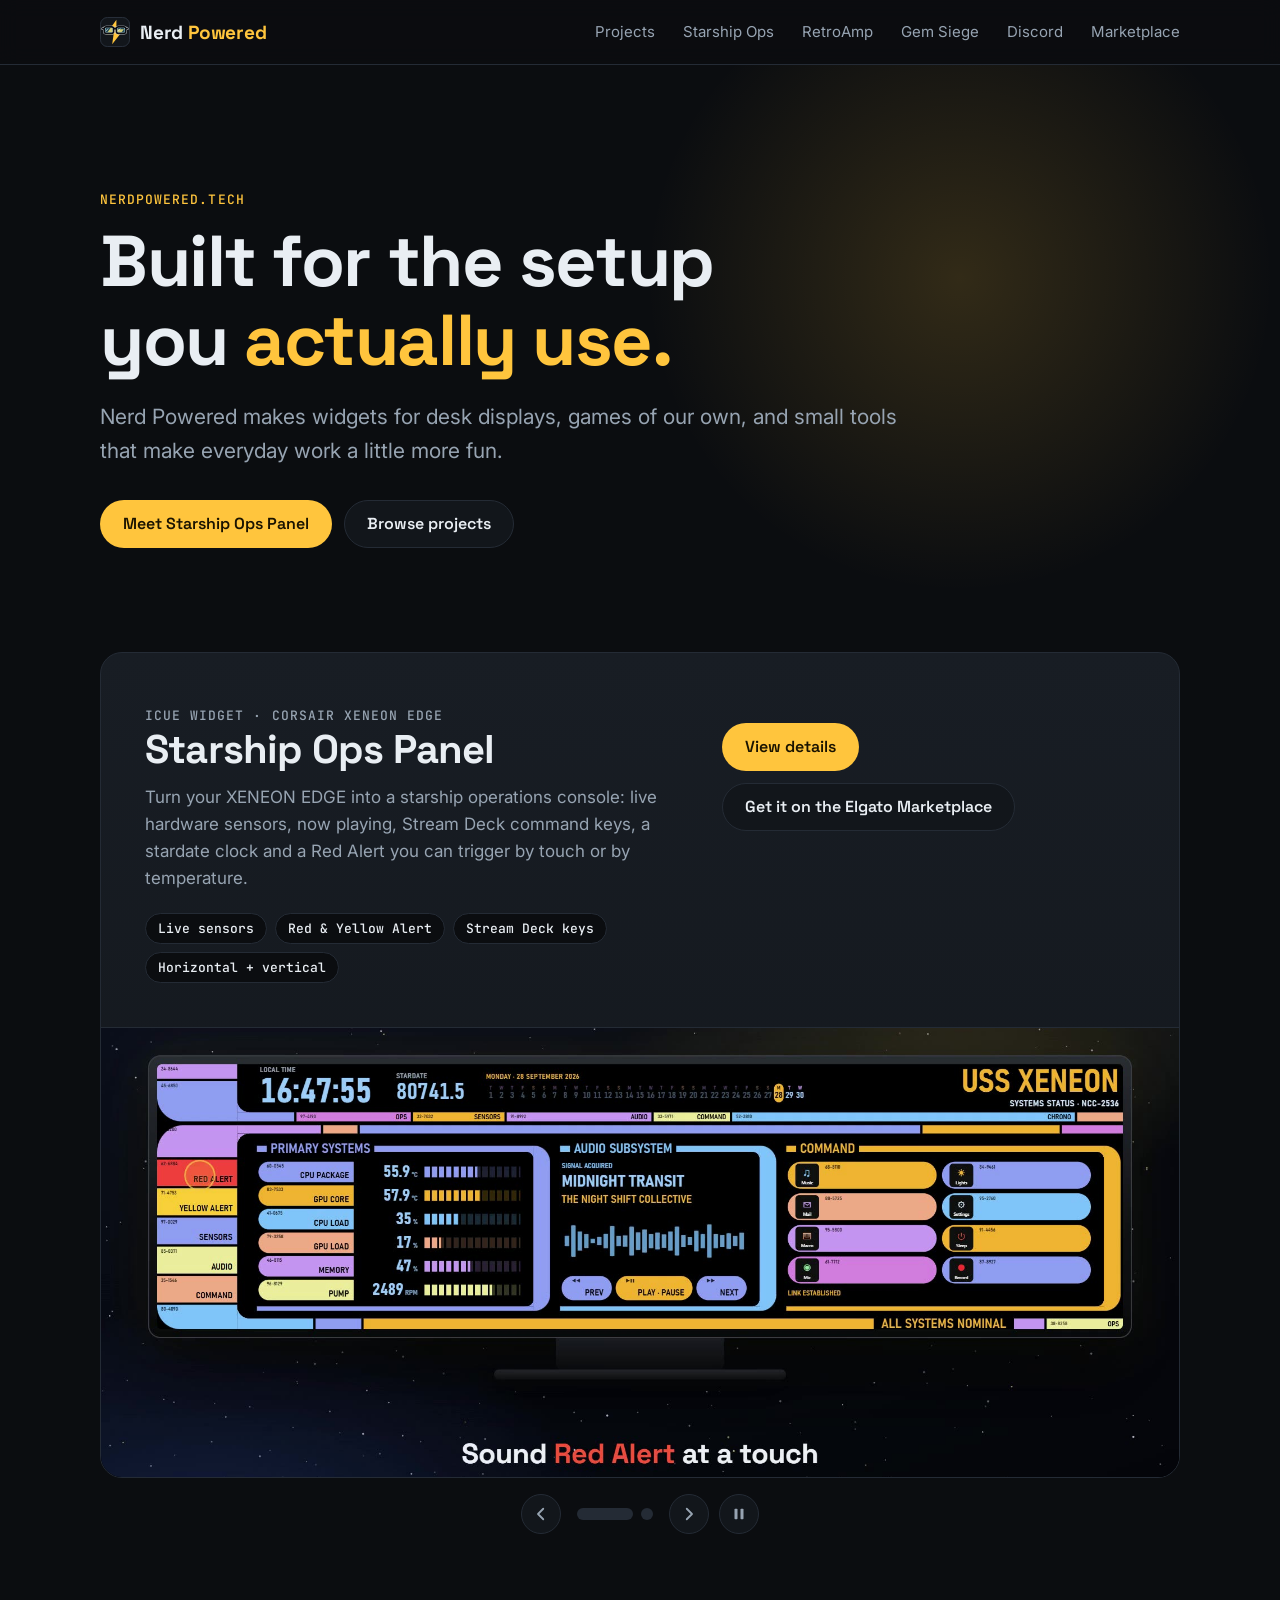
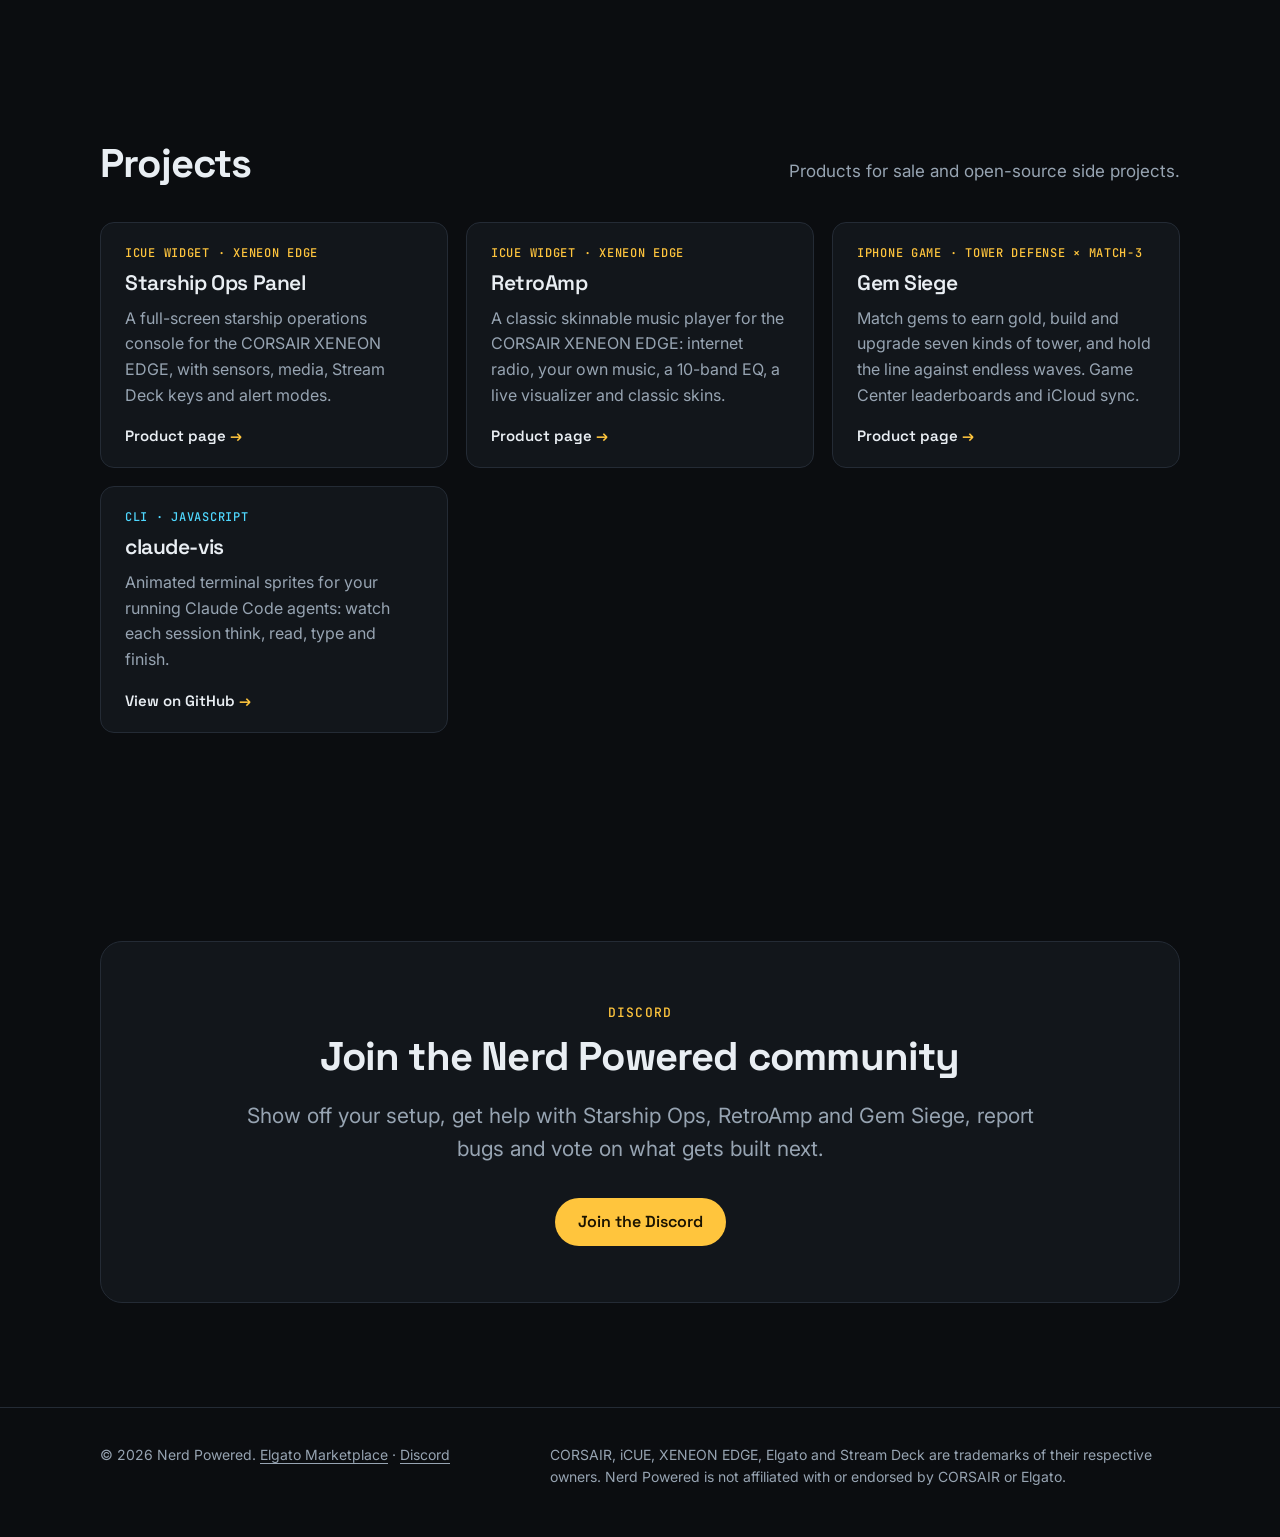
==== commit 692164a2: "Remove personal GitHub link and WoW add-on projects Drop the GitHub nav and footer link from every p" ====
--- a/index.html
+++ b/index.html
@@ -3,14 +3,14 @@
 <head>
 	<meta charset="utf-8">
 	<meta name="viewport" content="width=device-width, initial-scale=1">
-	<title>Nerd Powered: widgets, add-ons and tools for your setup</title>
-	<meta name="description" content="Nerd Powered builds desk-setup widgets, game add-ons and developer tools, including Starship Ops Panel and RetroAmp for the CORSAIR XENEON EDGE.">
+	<title>Nerd Powered: widgets, games and tools for your setup</title>
+	<meta name="description" content="Nerd Powered builds desk-setup widgets, games and developer tools, including Starship Ops Panel and RetroAmp for the CORSAIR XENEON EDGE.">
 	<link rel="canonical" href="https://nerdpowered.tech/">
 	<link rel="icon" href="/assets/img/favicon.svg" type="image/svg+xml">
 	<meta property="og:type" content="website">
 	<meta property="og:site_name" content="Nerd Powered">
 	<meta property="og:title" content="Nerd Powered">
-	<meta property="og:description" content="Desk-setup widgets, game add-ons and developer tools.">
+	<meta property="og:description" content="Desk-setup widgets, games and developer tools.">
 	<meta property="og:url" content="https://nerdpowered.tech/">
 	<meta property="og:image" content="https://nerdpowered.tech/assets/img/og.png">
 	<meta name="twitter:card" content="summary_large_image">
@@ -35,7 +35,6 @@
 				<a href="/gem-siege/">Gem Siege</a>
 				<a class="nav-discord" href="https://discord.gg/NjRN9gG9D">Discord</a>
 				<a class="nav-ext" href="https://marketplace.elgato.com/@nerdpowered">Marketplace</a>
-				<a class="nav-ext" href="https://github.com/turleynerd">GitHub</a>
 			</nav>
 		</div>
 	</header>
@@ -45,7 +44,7 @@
 			<div class="wrap">
 				<p class="eyebrow">nerdpowered.tech</p>
 				<h1>Built for the setup<br>you <span class="accent">actually use.</span></h1>
-				<p class="lede">Nerd Powered makes widgets for desk displays, add-ons for the games we play, and small tools that make everyday work a little more fun.</p>
+				<p class="lede">Nerd Powered makes widgets for desk displays, games of our own, and small tools that make everyday work a little more fun.</p>
 				<div class="actions">
 					<a class="btn btn-primary" href="/starship-ops/">Meet Starship Ops Panel</a>
 					<a class="btn btn-ghost" href="#projects">Browse projects</a>
@@ -146,22 +145,10 @@
 					<p>Match gems to earn gold, build and upgrade seven kinds of tower, and hold the line against endless waves. Game Center leaderboards and iCloud sync.</p>
 					<span class="more">Product page</span>
 				</a>
-				<a class="card" href="https://github.com/turleynerd/BarClone">
-						<span class="tag">WoW add-on · Lua</span>
-						<h3>BarClone</h3>
-						<p>Save your action bars as named profiles and load them on any character. Built for WoW TBC Anniversary.</p>
-						<span class="more">View on GitHub</span>
-					</a>
 					<a class="card" href="https://github.com/turleynerd/claude-vis">
 						<span class="tag">CLI · JavaScript</span>
 						<h3>claude-vis</h3>
 						<p>Animated terminal sprites for your running Claude Code agents: watch each session think, read, type and finish.</p>
-						<span class="more">View on GitHub</span>
-					</a>
-					<a class="card" href="https://github.com/turleynerd/Metal-Gear-Solid-Sounds">
-						<span class="tag">WoW add-on · Lua</span>
-						<h3>MGS Sounds</h3>
-						<p>A World of Warcraft add-on that plays Metal Gear Solid sound effects on combat, death, trades and more.</p>
 						<span class="more">View on GitHub</span>
 					</a>
 				</div>
@@ -183,7 +170,7 @@
 
 	<footer class="site-footer">
 		<div class="wrap">
-			<p>© 2026 Nerd Powered. <a href="https://marketplace.elgato.com/@nerdpowered">Elgato Marketplace</a> · <a href="https://discord.gg/NjRN9gG9D">Discord</a> · <a href="https://github.com/turleynerd">GitHub</a></p>
+			<p>© 2026 Nerd Powered. <a href="https://marketplace.elgato.com/@nerdpowered">Elgato Marketplace</a> · <a href="https://discord.gg/NjRN9gG9D">Discord</a></p>
 			<p>CORSAIR, iCUE, XENEON EDGE, Elgato and Stream Deck are trademarks of their respective owners. Nerd Powered is not affiliated with or endorsed by CORSAIR or Elgato.</p>
 		</div>
 	</footer>
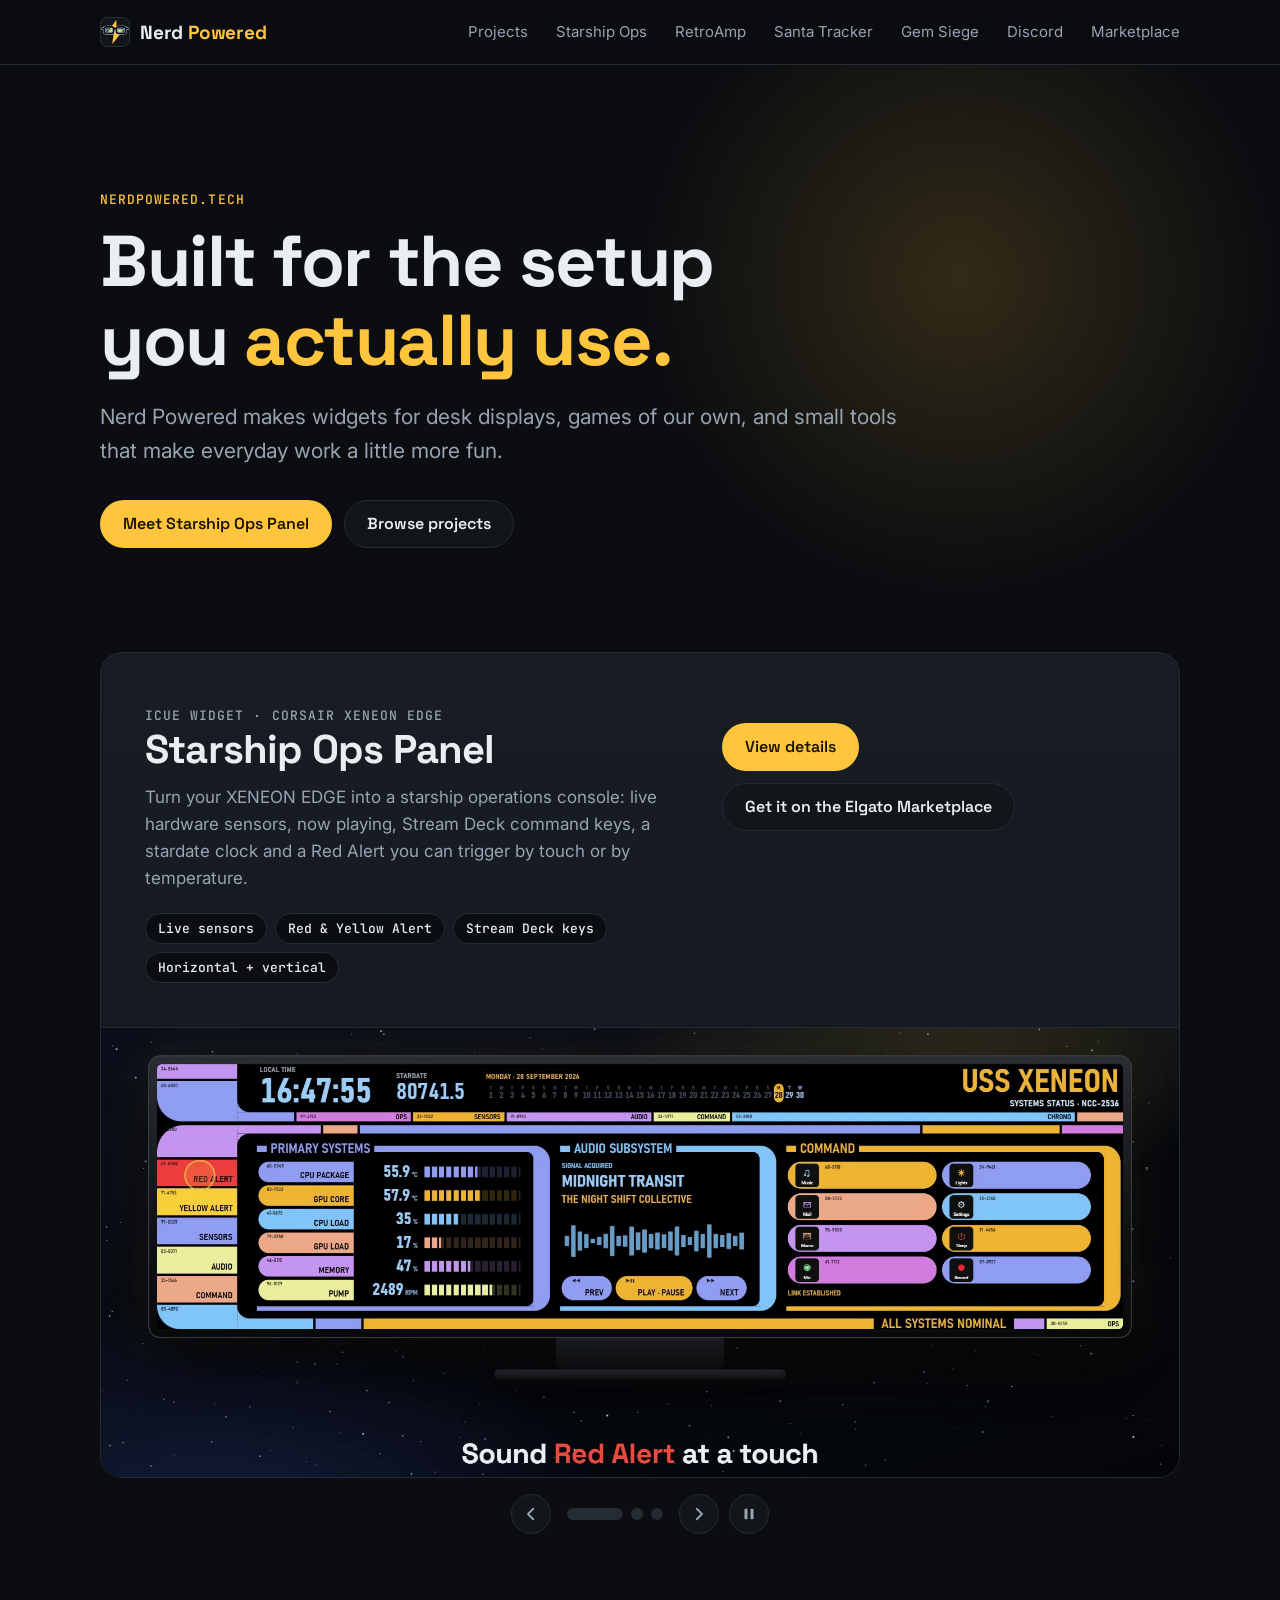
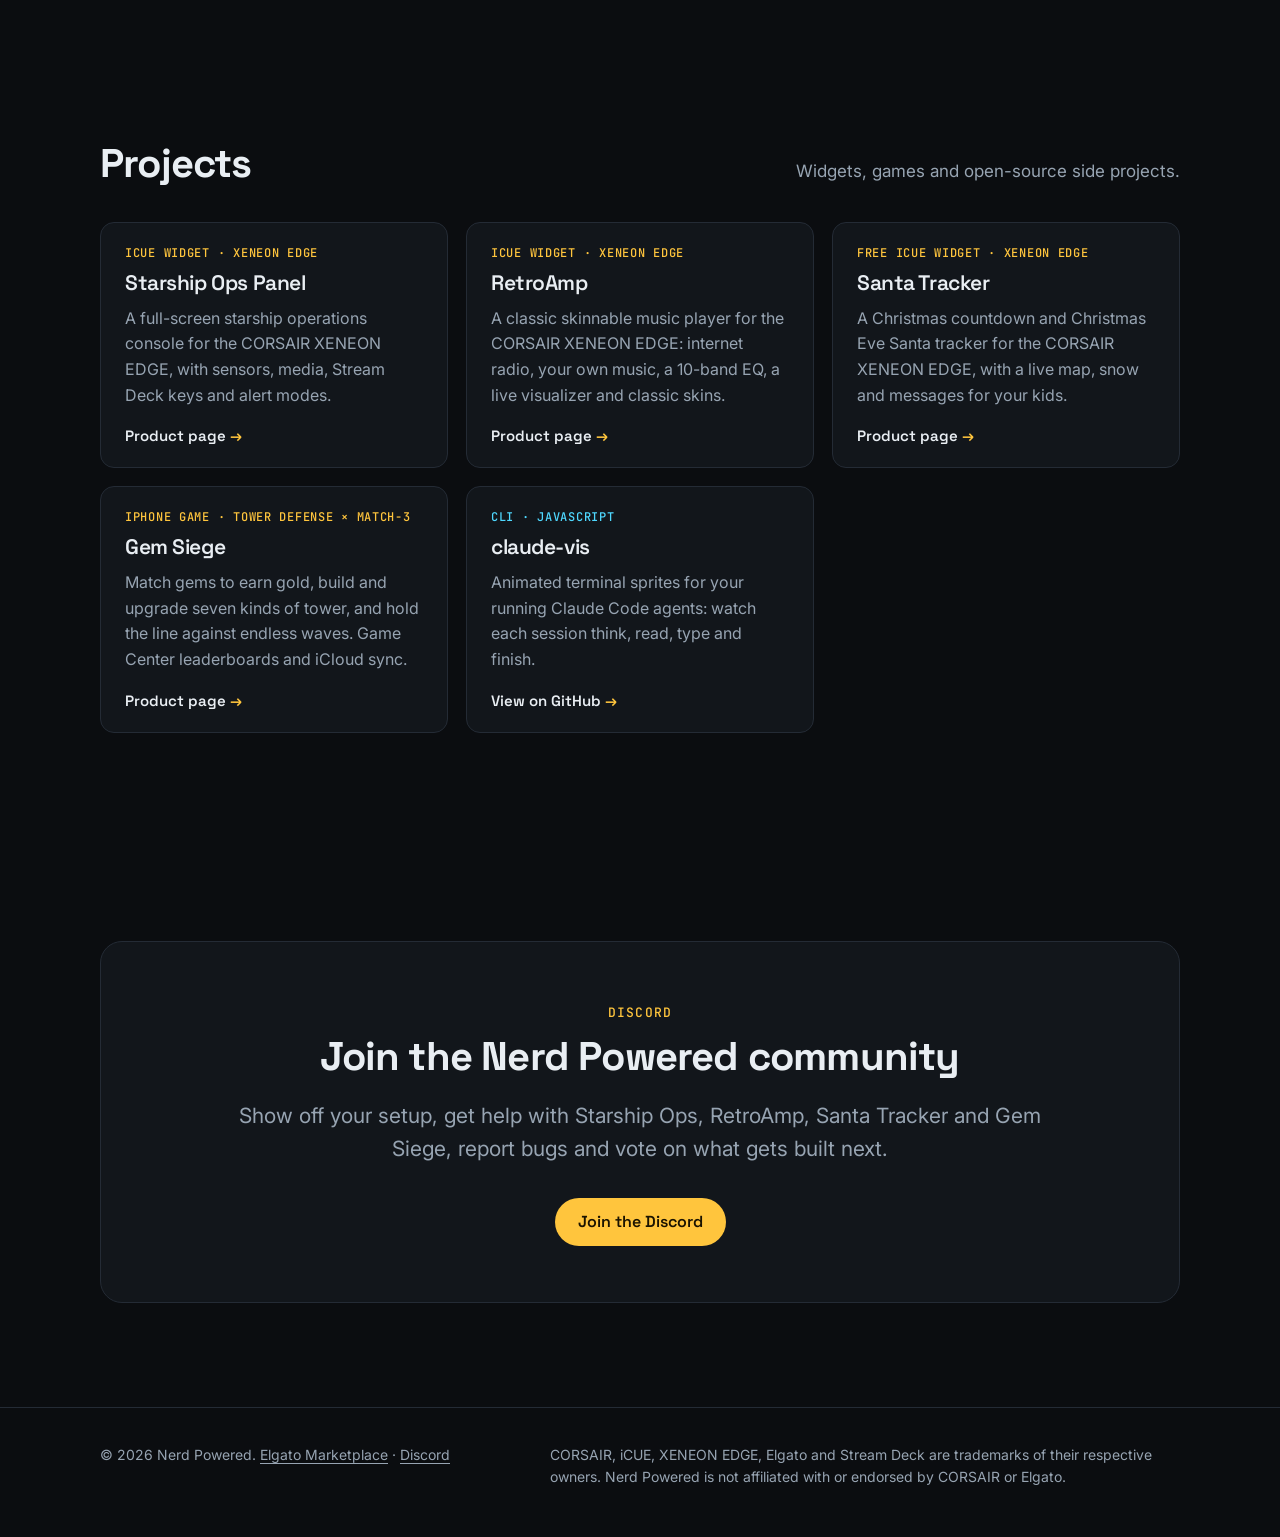
==== commit ab6053c1: "Add Santa Tracker page New /santa-tracker/ product page (video, features, gallery, requirements, cre" ====
--- a/index.html
+++ b/index.html
@@ -4,7 +4,7 @@
 	<meta charset="utf-8">
 	<meta name="viewport" content="width=device-width, initial-scale=1">
 	<title>Nerd Powered: widgets, games and tools for your setup</title>
-	<meta name="description" content="Nerd Powered builds desk-setup widgets, games and developer tools, including Starship Ops Panel and RetroAmp for the CORSAIR XENEON EDGE.">
+	<meta name="description" content="Nerd Powered builds desk-setup widgets, games and developer tools, including Starship Ops Panel, RetroAmp and Santa Tracker for the CORSAIR XENEON EDGE.">
 	<link rel="canonical" href="https://nerdpowered.tech/">
 	<link rel="icon" href="/assets/img/favicon.svg" type="image/svg+xml">
 	<meta property="og:type" content="website">
@@ -17,7 +17,7 @@
 	<link rel="preconnect" href="https://fonts.googleapis.com">
 	<link rel="preconnect" href="https://fonts.gstatic.com" crossorigin>
 	<link href="https://fonts.googleapis.com/css2?family=Inter:wght@400;500;600&family=JetBrains+Mono:wght@500&family=Space+Grotesk:wght@500;600;700&display=swap" rel="stylesheet">
-	<link rel="stylesheet" href="/assets/css/site.css?v=20261008b">
+	<link rel="stylesheet" href="/assets/css/site.css?v=20261102a">
 </head>
 <body>
 	<a class="skip-link" href="#main">Skip to content</a>
@@ -32,6 +32,7 @@
 				<a class="nav-wide" href="#projects">Projects</a>
 				<a href="/starship-ops/">Starship Ops</a>
 				<a href="/retroamp/">RetroAmp</a>
+				<a class="nav-mid" href="/santa-tracker/">Santa Tracker</a>
 				<a href="/gem-siege/">Gem Siege</a>
 				<a class="nav-discord" href="https://discord.gg/NjRN9gG9D">Discord</a>
 				<a class="nav-ext" href="https://marketplace.elgato.com/@nerdpowered">Marketplace</a>
@@ -56,7 +57,7 @@
 			<div class="wrap">
 				<div class="carousel" id="featured-carousel" role="group" aria-roledescription="carousel" aria-label="Featured widgets">
 					<div class="carousel-slides">
-						<article class="feature-card slide is-active" role="group" aria-roledescription="slide" aria-label="1 of 2: Starship Ops Panel">
+						<article class="feature-card slide is-active" role="group" aria-roledescription="slide" aria-label="1 of 3: Starship Ops Panel">
 							<div class="copy">
 								<div>
 									<p class="eyebrow">iCUE widget · CORSAIR XENEON EDGE</p>
@@ -81,7 +82,7 @@
 									aria-label="Starship Ops Panel demo: Red Alert by touch and by temperature."></video>
 							</div>
 						</article>
-						<article class="feature-card slide theme-retroamp" role="group" aria-roledescription="slide" aria-label="2 of 2: RetroAmp" aria-hidden="true">
+						<article class="feature-card slide theme-retroamp" role="group" aria-roledescription="slide" aria-label="2 of 3: RetroAmp" aria-hidden="true">
 							<div class="copy">
 								<div>
 									<p class="eyebrow">iCUE widget · CORSAIR XENEON EDGE</p>
@@ -106,12 +107,38 @@
 									aria-label="RetroAmp demo: internet radio with a live visualizer and equalizer presets."></video>
 							</div>
 						</article>
+						<article class="feature-card slide theme-santa" role="group" aria-roledescription="slide" aria-label="3 of 3: Santa Tracker" aria-hidden="true">
+							<div class="copy">
+								<div>
+									<p class="eyebrow">Free iCUE widget · CORSAIR XENEON EDGE</p>
+									<h2>Santa Tracker</h2>
+									<p>Count down to Christmas, then follow Santa city by city on Christmas Eve: a live night-lights map, his arrival at your house, snow where it's snowing, and messages for your kids.</p>
+									<ul class="chips" aria-label="Highlights">
+										<li>Free</li>
+										<li>Live map</li>
+										<li>Messages for kids</li>
+										<li>Live weather</li>
+									</ul>
+								</div>
+								<div class="actions">
+									<a class="btn btn-primary" href="/santa-tracker/">View details</a>
+									<a class="btn btn-ghost" href="https://marketplace.elgato.com/@nerdpowered">Get it free on the Elgato Marketplace</a>
+								</div>
+							</div>
+							<div class="shot">
+								<video muted playsinline preload="none" width="1920" height="1080"
+									poster="/assets/img/santa-tracker/feature-poster.jpg"
+									data-src="/assets/img/santa-tracker/demo.mp4" data-start="23" data-end="37"
+									aria-label="Santa Tracker demo: Santa flies to a house in Chicago while the elves send the kids messages."></video>
+							</div>
+						</article>
 					</div>
 					<div class="carousel-controls">
 						<button class="carousel-btn carousel-prev" type="button" aria-label="Previous widget"><svg viewBox="0 0 24 24" fill="none" stroke="currentColor" stroke-width="2.4" stroke-linecap="round" stroke-linejoin="round" aria-hidden="true"><path d="M15 5l-7 7 7 7"/></svg></button>
 						<div class="carousel-dots">
 							<button class="carousel-dot" type="button" aria-label="Show Starship Ops Panel" aria-current="true"></button>
 							<button class="carousel-dot" type="button" aria-label="Show RetroAmp"></button>
+							<button class="carousel-dot" type="button" aria-label="Show Santa Tracker"></button>
 						</div>
 						<button class="carousel-btn carousel-next" type="button" aria-label="Next widget"><svg viewBox="0 0 24 24" fill="none" stroke="currentColor" stroke-width="2.4" stroke-linecap="round" stroke-linejoin="round" aria-hidden="true"><path d="M9 5l7 7-7 7"/></svg></button>
 						<button class="carousel-btn carousel-toggle" type="button" aria-pressed="false" aria-label="Pause the slideshow"><svg class="icon-pause" viewBox="0 0 24 24" fill="currentColor" aria-hidden="true"><rect x="6" y="5" width="4" height="14" rx="1"/><rect x="14" y="5" width="4" height="14" rx="1"/></svg><svg class="icon-play" viewBox="0 0 24 24" fill="currentColor" aria-hidden="true"><path d="M8 5v14l11-7z"/></svg></button>
@@ -124,7 +151,7 @@
 			<div class="wrap">
 				<div class="section-head">
 					<h2 id="projects-title">Projects</h2>
-					<p>Products for sale and open-source side projects.</p>
+					<p>Widgets, games and open-source side projects.</p>
 				</div>
 				<div class="grid">
 					<a class="card product" href="/starship-ops/">
@@ -137,6 +164,12 @@
 						<span class="tag">iCUE widget · XENEON EDGE</span>
 						<h3>RetroAmp</h3>
 						<p>A classic skinnable music player for the CORSAIR XENEON EDGE: internet radio, your own music, a 10-band EQ, a live visualizer and classic skins.</p>
+						<span class="more">Product page</span>
+					</a>
+					<a class="card product" href="/santa-tracker/">
+						<span class="tag">Free iCUE widget · XENEON EDGE</span>
+						<h3>Santa Tracker</h3>
+						<p>A Christmas countdown and Christmas Eve Santa tracker for the CORSAIR XENEON EDGE, with a live map, snow and messages for your kids.</p>
 						<span class="more">Product page</span>
 					</a>
 					<a class="card product" href="/gem-siege/">
@@ -159,7 +192,7 @@
 				<div class="cta-band">
 					<p class="eyebrow">Discord</p>
 					<h2 id="community-title">Join the Nerd Powered community</h2>
-					<p class="lede" style="margin-left:auto;margin-right:auto">Show off your setup, get help with Starship Ops, RetroAmp and Gem Siege, report bugs and vote on what gets built next.</p>
+					<p class="lede" style="margin-left:auto;margin-right:auto">Show off your setup, get help with Starship Ops, RetroAmp, Santa Tracker and Gem Siege, report bugs and vote on what gets built next.</p>
 					<div class="actions">
 						<a class="btn btn-primary" href="https://discord.gg/NjRN9gG9D">Join the Discord</a>
 					</div>
--- a/assets/css/site.css
+++ b/assets/css/site.css
@@ -146,6 +146,12 @@
    screen narrows (all of them are also in the footer), then the wordmark leaves the logo. */
 @media (max-width: 1040px) {
 	.site-nav .nav-ext {
+		display: none;
+	}
+}
+
+@media (max-width: 860px) {
+	.site-nav .nav-mid {
 		display: none;
 	}
 }
@@ -790,6 +796,21 @@
 	background: rgba(60, 232, 208, 0.12);
 }
 
+/* Product theme: Santa Tracker (red / gold). */
+.theme-santa {
+	--accent: #ff4d5e;
+	--accent-ink: #2a0509;
+	--accent-2: #ffcc4d;
+}
+
+.theme-santa .btn-primary:hover {
+	background: #ff7a87;
+}
+
+.theme-santa .feature .icon {
+	background: rgba(255, 77, 94, 0.12);
+}
+
 @media (prefers-reduced-motion: reduce) {
 	html {
 		scroll-behavior: auto;
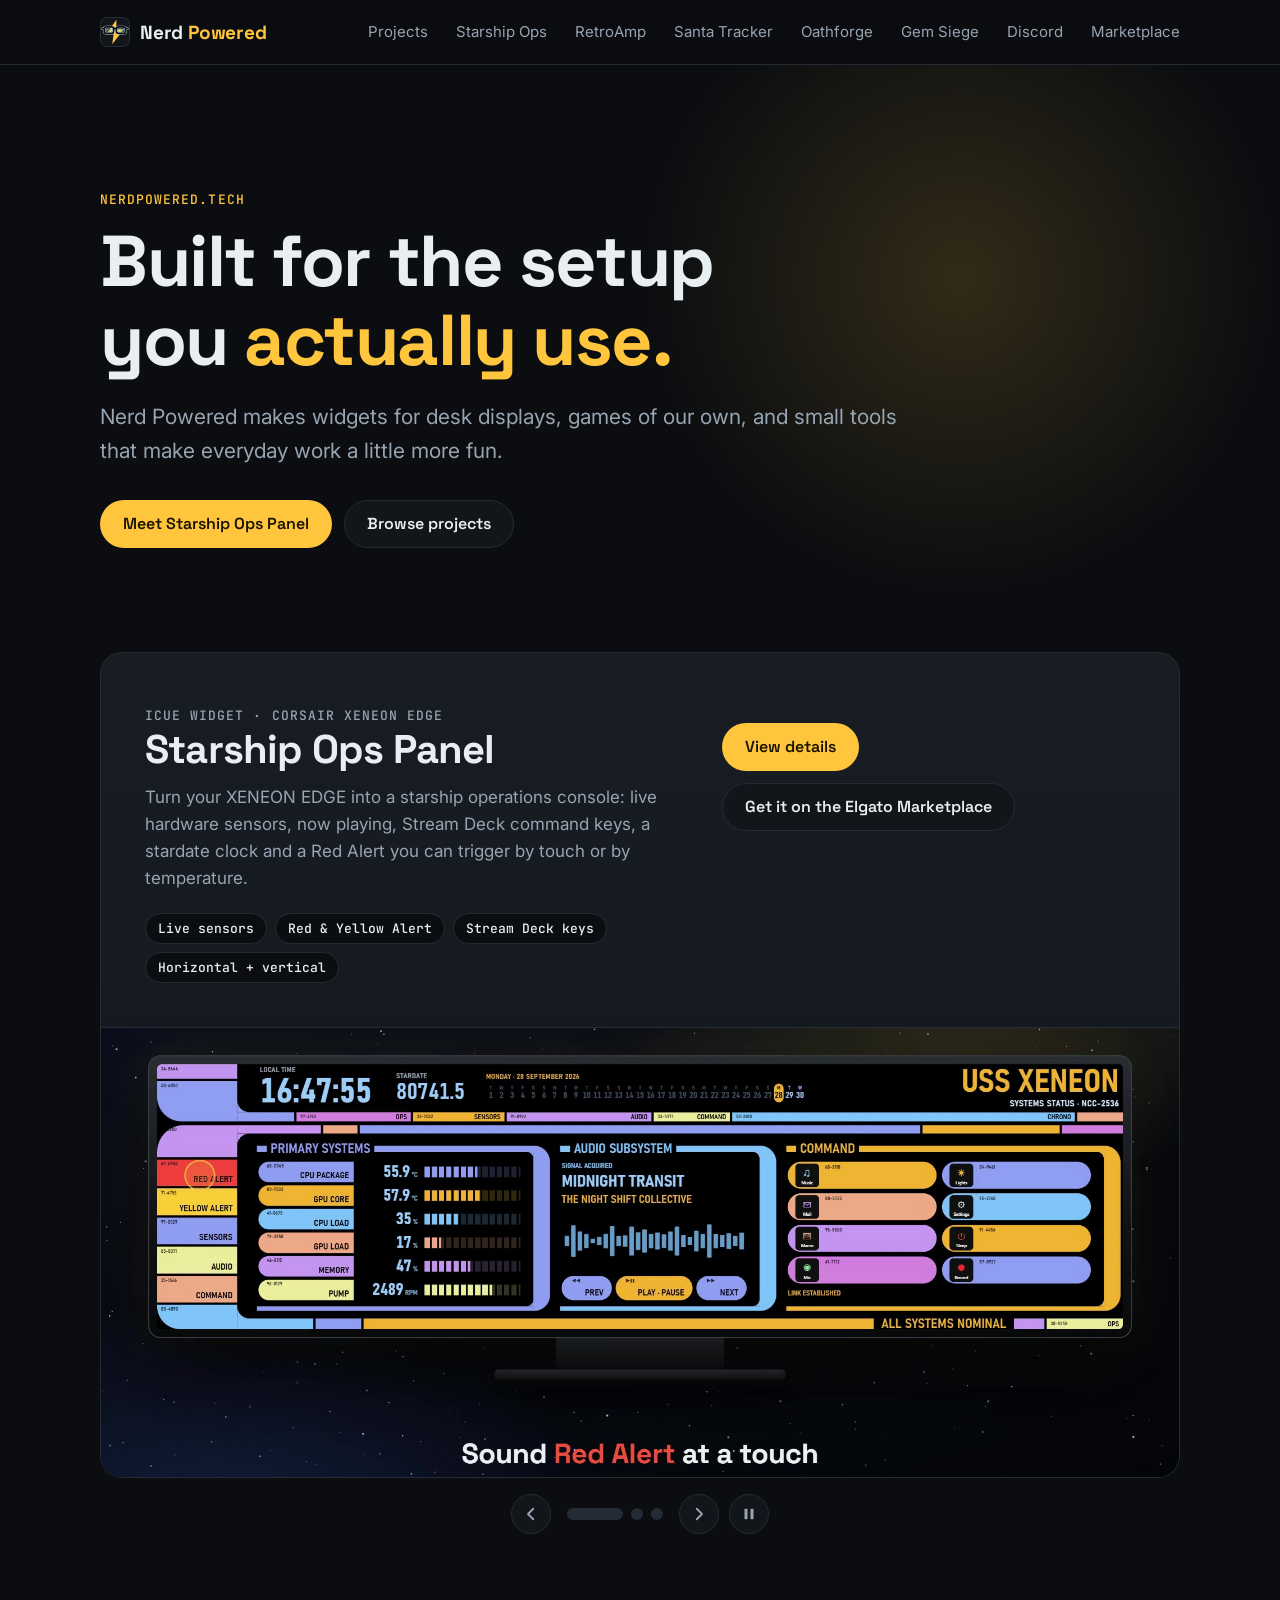
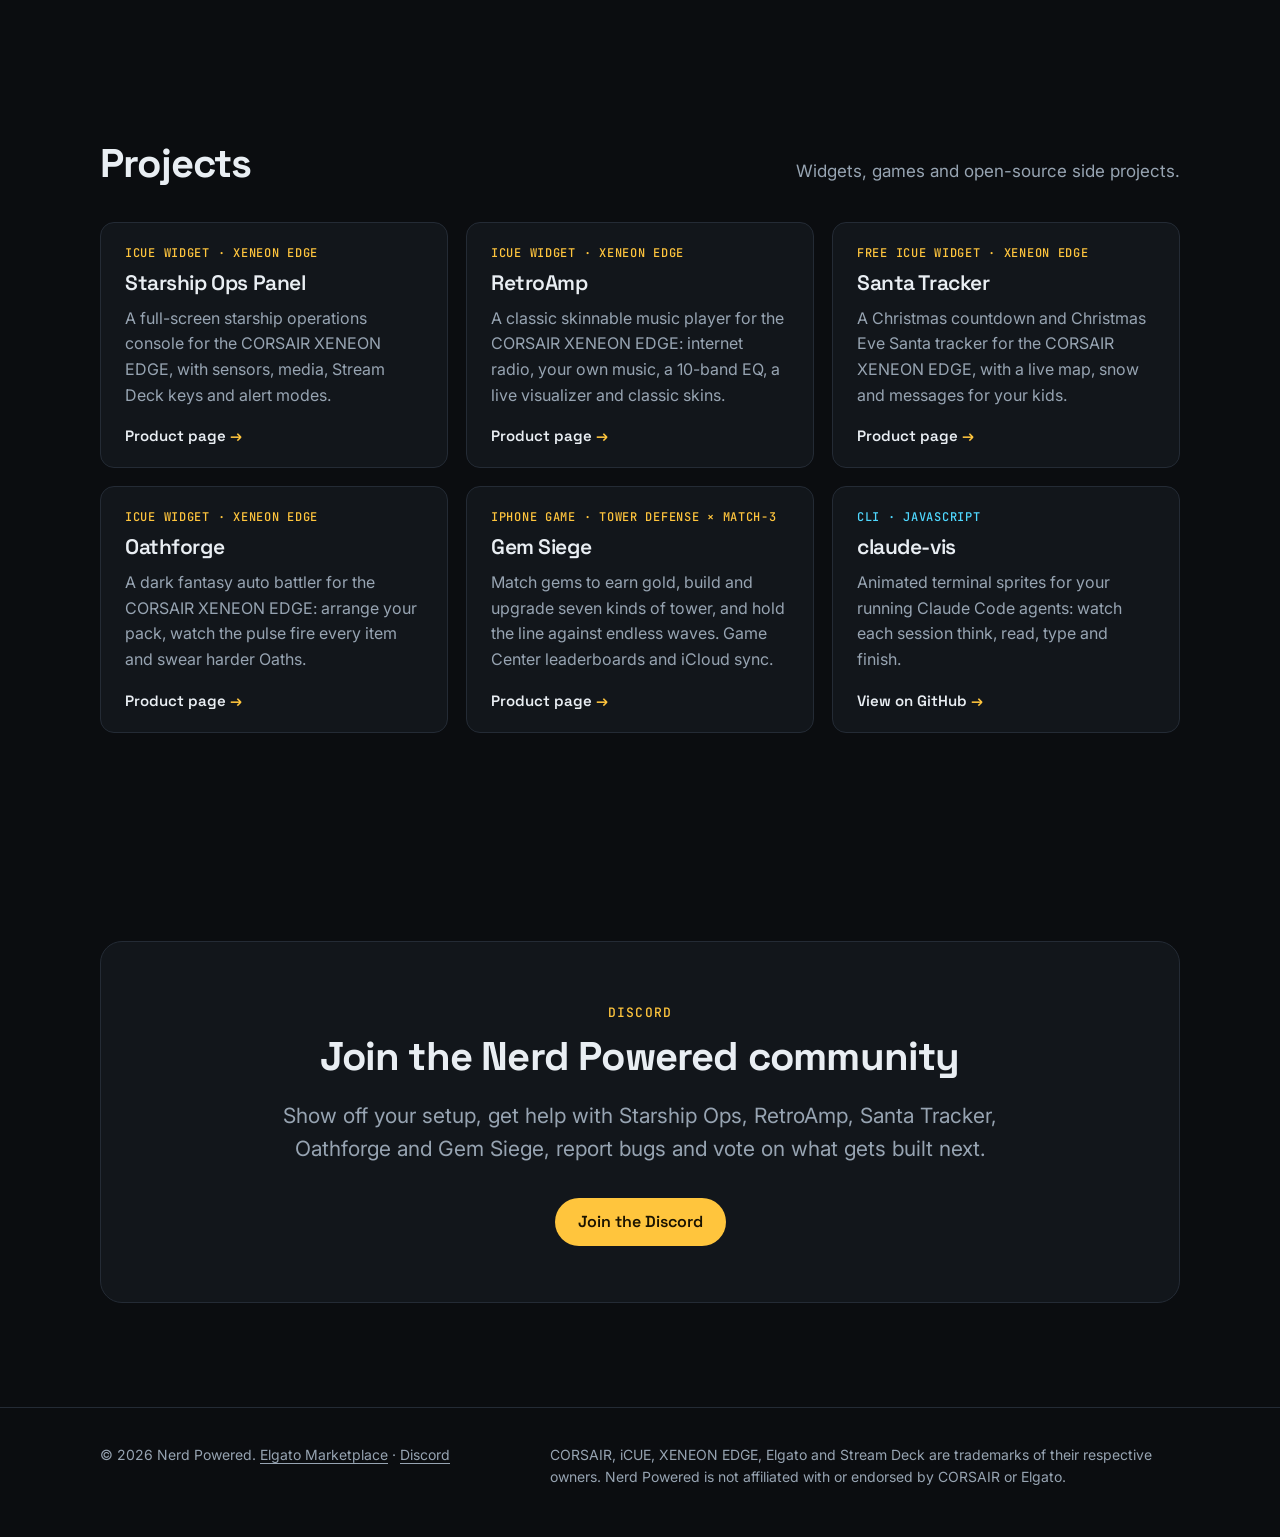
==== commit bf9bef62: "Add Oathforge product page - New /oathforge/ page with an ember theme, listing images and credits. -" ====
--- a/index.html
+++ b/index.html
@@ -17,7 +17,7 @@
 	<link rel="preconnect" href="https://fonts.googleapis.com">
 	<link rel="preconnect" href="https://fonts.gstatic.com" crossorigin>
 	<link href="https://fonts.googleapis.com/css2?family=Inter:wght@400;500;600&family=JetBrains+Mono:wght@500&family=Space+Grotesk:wght@500;600;700&display=swap" rel="stylesheet">
-	<link rel="stylesheet" href="/assets/css/site.css?v=20261102a">
+	<link rel="stylesheet" href="/assets/css/site.css?v=20261123a">
 </head>
 <body>
 	<a class="skip-link" href="#main">Skip to content</a>
@@ -33,6 +33,7 @@
 				<a href="/starship-ops/">Starship Ops</a>
 				<a href="/retroamp/">RetroAmp</a>
 				<a class="nav-mid" href="/santa-tracker/">Santa Tracker</a>
+				<a class="nav-mid" href="/oathforge/">Oathforge</a>
 				<a href="/gem-siege/">Gem Siege</a>
 				<a class="nav-discord" href="https://discord.gg/NjRN9gG9D">Discord</a>
 				<a class="nav-ext" href="https://marketplace.elgato.com/@nerdpowered">Marketplace</a>
@@ -122,7 +123,7 @@
 								</div>
 								<div class="actions">
 									<a class="btn btn-primary" href="/santa-tracker/">View details</a>
-									<a class="btn btn-ghost" href="https://marketplace.elgato.com/@nerdpowered">Get it free on the Elgato Marketplace</a>
+									<a class="btn btn-ghost" href="https://marketplace.elgato.com/product/santa-tracker-bd6b065c-3881-442c-bc8d-5f1dcf0f9e7a">Get it free on the Elgato Marketplace</a>
 								</div>
 							</div>
 							<div class="shot">
@@ -172,6 +173,12 @@
 						<p>A Christmas countdown and Christmas Eve Santa tracker for the CORSAIR XENEON EDGE, with a live map, snow and messages for your kids.</p>
 						<span class="more">Product page</span>
 					</a>
+					<a class="card product" href="/oathforge/">
+						<span class="tag">iCUE widget · XENEON EDGE</span>
+						<h3>Oathforge</h3>
+						<p>A dark fantasy auto battler for the CORSAIR XENEON EDGE: arrange your pack, watch the pulse fire every item and swear harder Oaths.</p>
+						<span class="more">Product page</span>
+					</a>
 					<a class="card product" href="/gem-siege/">
 					<span class="tag">iPhone game · tower defense × match-3</span>
 					<h3>Gem Siege</h3>
@@ -192,7 +199,7 @@
 				<div class="cta-band">
 					<p class="eyebrow">Discord</p>
 					<h2 id="community-title">Join the Nerd Powered community</h2>
-					<p class="lede" style="margin-left:auto;margin-right:auto">Show off your setup, get help with Starship Ops, RetroAmp, Santa Tracker and Gem Siege, report bugs and vote on what gets built next.</p>
+					<p class="lede" style="margin-left:auto;margin-right:auto">Show off your setup, get help with Starship Ops, RetroAmp, Santa Tracker, Oathforge and Gem Siege, report bugs and vote on what gets built next.</p>
 					<div class="actions">
 						<a class="btn btn-primary" href="https://discord.gg/NjRN9gG9D">Join the Discord</a>
 					</div>
--- a/assets/css/site.css
+++ b/assets/css/site.css
@@ -150,7 +150,7 @@
 	}
 }
 
-@media (max-width: 860px) {
+@media (max-width: 940px) {
 	.site-nav .nav-mid {
 		display: none;
 	}
@@ -822,6 +822,21 @@
 	}
 }
 
+/* Product theme: Oathforge (ember orange / gold). */
+.theme-oathforge {
+	--accent: #ff8a3d;
+	--accent-ink: #2a1205;
+	--accent-2: #ffcc70;
+}
+
+.theme-oathforge .btn-primary:hover {
+	background: #ffa96e;
+}
+
+.theme-oathforge .feature .icon {
+	background: rgba(255, 138, 61, 0.12);
+}
+
 /* Product theme: Gem Siege (magenta / gold). Applied to <main> so the header and footer keep the brand yellow. */
 .theme-gemsiege {
 	--accent: #ff5fd2;
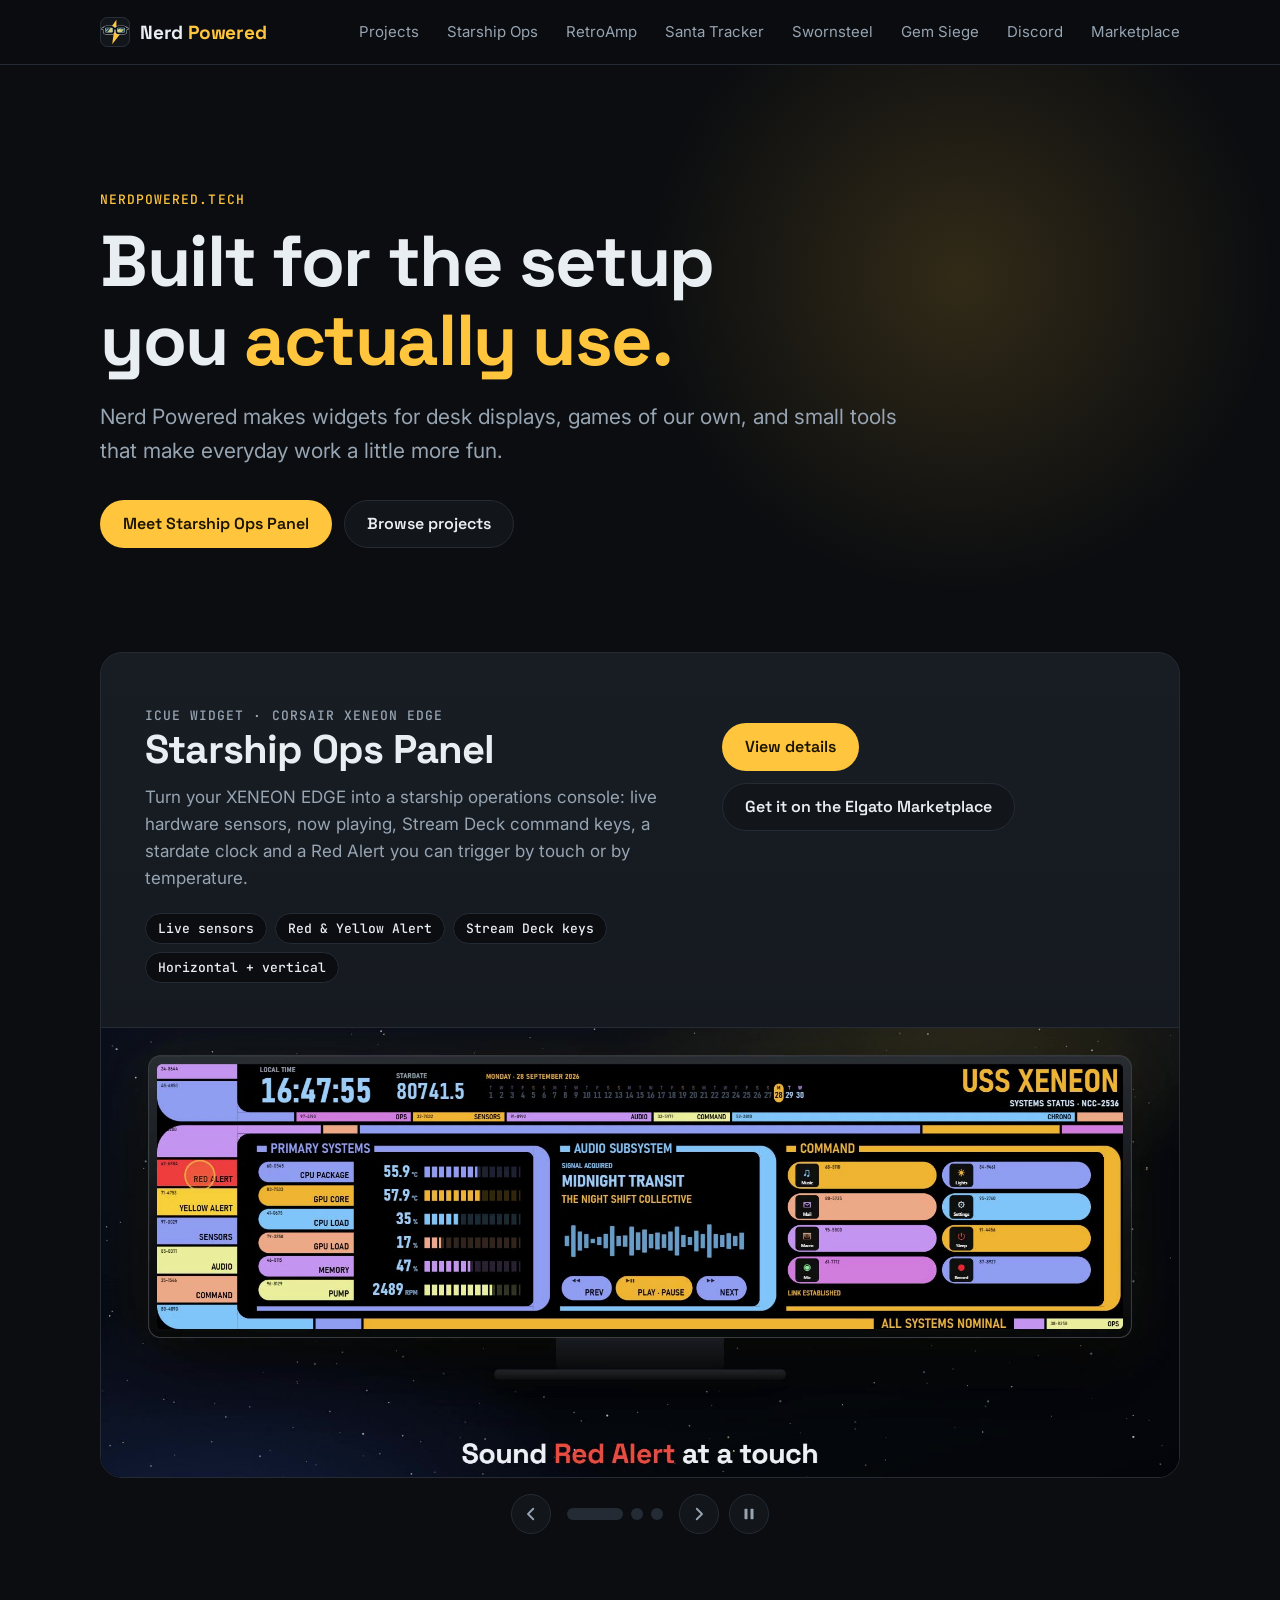
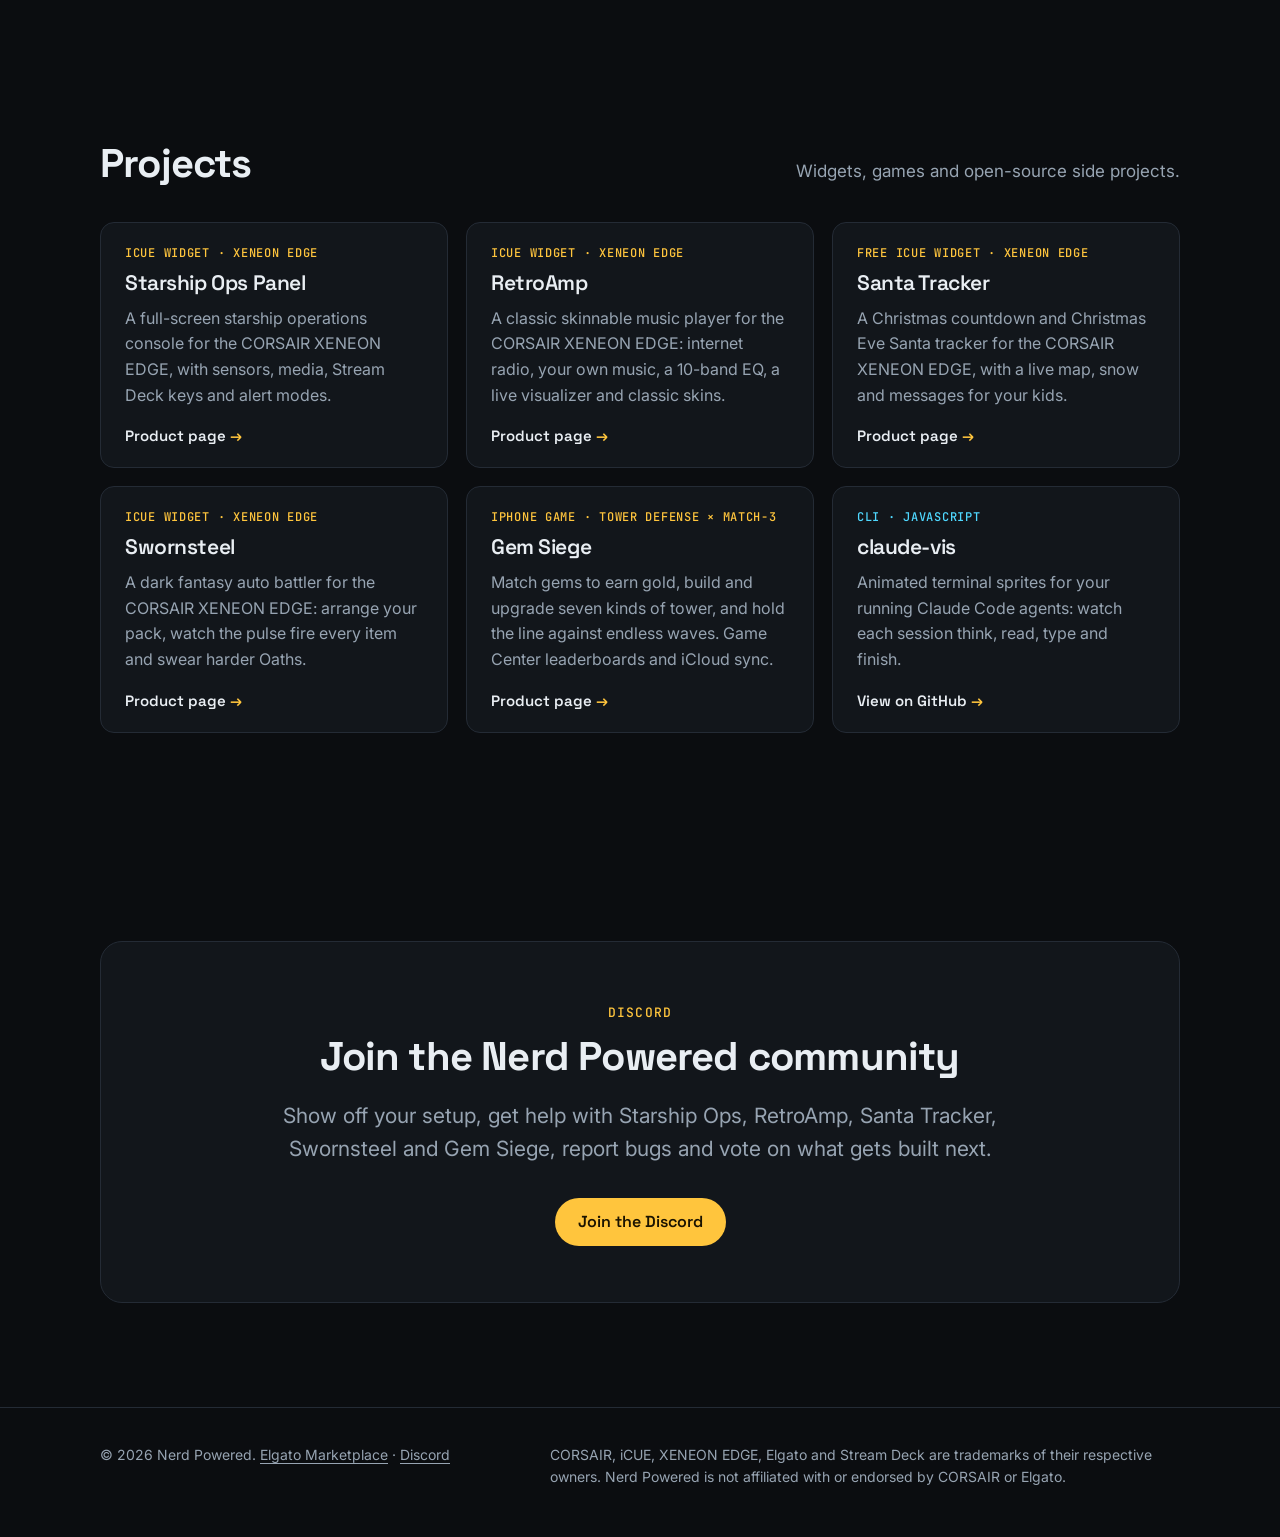
==== commit b824f5c3: "Rename Oathforge to Swornsteel - Move the product page and images to /swornsteel/. - Update the nav," ====
--- a/index.html
+++ b/index.html
@@ -17,7 +17,7 @@
 	<link rel="preconnect" href="https://fonts.googleapis.com">
 	<link rel="preconnect" href="https://fonts.gstatic.com" crossorigin>
 	<link href="https://fonts.googleapis.com/css2?family=Inter:wght@400;500;600&family=JetBrains+Mono:wght@500&family=Space+Grotesk:wght@500;600;700&display=swap" rel="stylesheet">
-	<link rel="stylesheet" href="/assets/css/site.css?v=20261123a">
+	<link rel="stylesheet" href="/assets/css/site.css?v=20261123b">
 </head>
 <body>
 	<a class="skip-link" href="#main">Skip to content</a>
@@ -33,7 +33,7 @@
 				<a href="/starship-ops/">Starship Ops</a>
 				<a href="/retroamp/">RetroAmp</a>
 				<a class="nav-mid" href="/santa-tracker/">Santa Tracker</a>
-				<a class="nav-mid" href="/oathforge/">Oathforge</a>
+				<a class="nav-mid" href="/swornsteel/">Swornsteel</a>
 				<a href="/gem-siege/">Gem Siege</a>
 				<a class="nav-discord" href="https://discord.gg/NjRN9gG9D">Discord</a>
 				<a class="nav-ext" href="https://marketplace.elgato.com/@nerdpowered">Marketplace</a>
@@ -173,9 +173,9 @@
 						<p>A Christmas countdown and Christmas Eve Santa tracker for the CORSAIR XENEON EDGE, with a live map, snow and messages for your kids.</p>
 						<span class="more">Product page</span>
 					</a>
-					<a class="card product" href="/oathforge/">
+					<a class="card product" href="/swornsteel/">
 						<span class="tag">iCUE widget · XENEON EDGE</span>
-						<h3>Oathforge</h3>
+						<h3>Swornsteel</h3>
 						<p>A dark fantasy auto battler for the CORSAIR XENEON EDGE: arrange your pack, watch the pulse fire every item and swear harder Oaths.</p>
 						<span class="more">Product page</span>
 					</a>
@@ -199,7 +199,7 @@
 				<div class="cta-band">
 					<p class="eyebrow">Discord</p>
 					<h2 id="community-title">Join the Nerd Powered community</h2>
-					<p class="lede" style="margin-left:auto;margin-right:auto">Show off your setup, get help with Starship Ops, RetroAmp, Santa Tracker, Oathforge and Gem Siege, report bugs and vote on what gets built next.</p>
+					<p class="lede" style="margin-left:auto;margin-right:auto">Show off your setup, get help with Starship Ops, RetroAmp, Santa Tracker, Swornsteel and Gem Siege, report bugs and vote on what gets built next.</p>
 					<div class="actions">
 						<a class="btn btn-primary" href="https://discord.gg/NjRN9gG9D">Join the Discord</a>
 					</div>
--- a/assets/css/site.css
+++ b/assets/css/site.css
@@ -144,7 +144,7 @@
 
 /* Keep the header on one line at every width: links drop out in order of priority as the
    screen narrows (all of them are also in the footer), then the wordmark leaves the logo. */
-@media (max-width: 1040px) {
+@media (max-width: 1060px) {
 	.site-nav .nav-ext {
 		display: none;
 	}
@@ -822,18 +822,18 @@
 	}
 }
 
-/* Product theme: Oathforge (ember orange / gold). */
-.theme-oathforge {
+/* Product theme: Swornsteel (ember orange / gold). */
+.theme-swornsteel {
 	--accent: #ff8a3d;
 	--accent-ink: #2a1205;
 	--accent-2: #ffcc70;
 }
 
-.theme-oathforge .btn-primary:hover {
+.theme-swornsteel .btn-primary:hover {
 	background: #ffa96e;
 }
 
-.theme-oathforge .feature .icon {
+.theme-swornsteel .feature .icon {
 	background: rgba(255, 138, 61, 0.12);
 }
 
